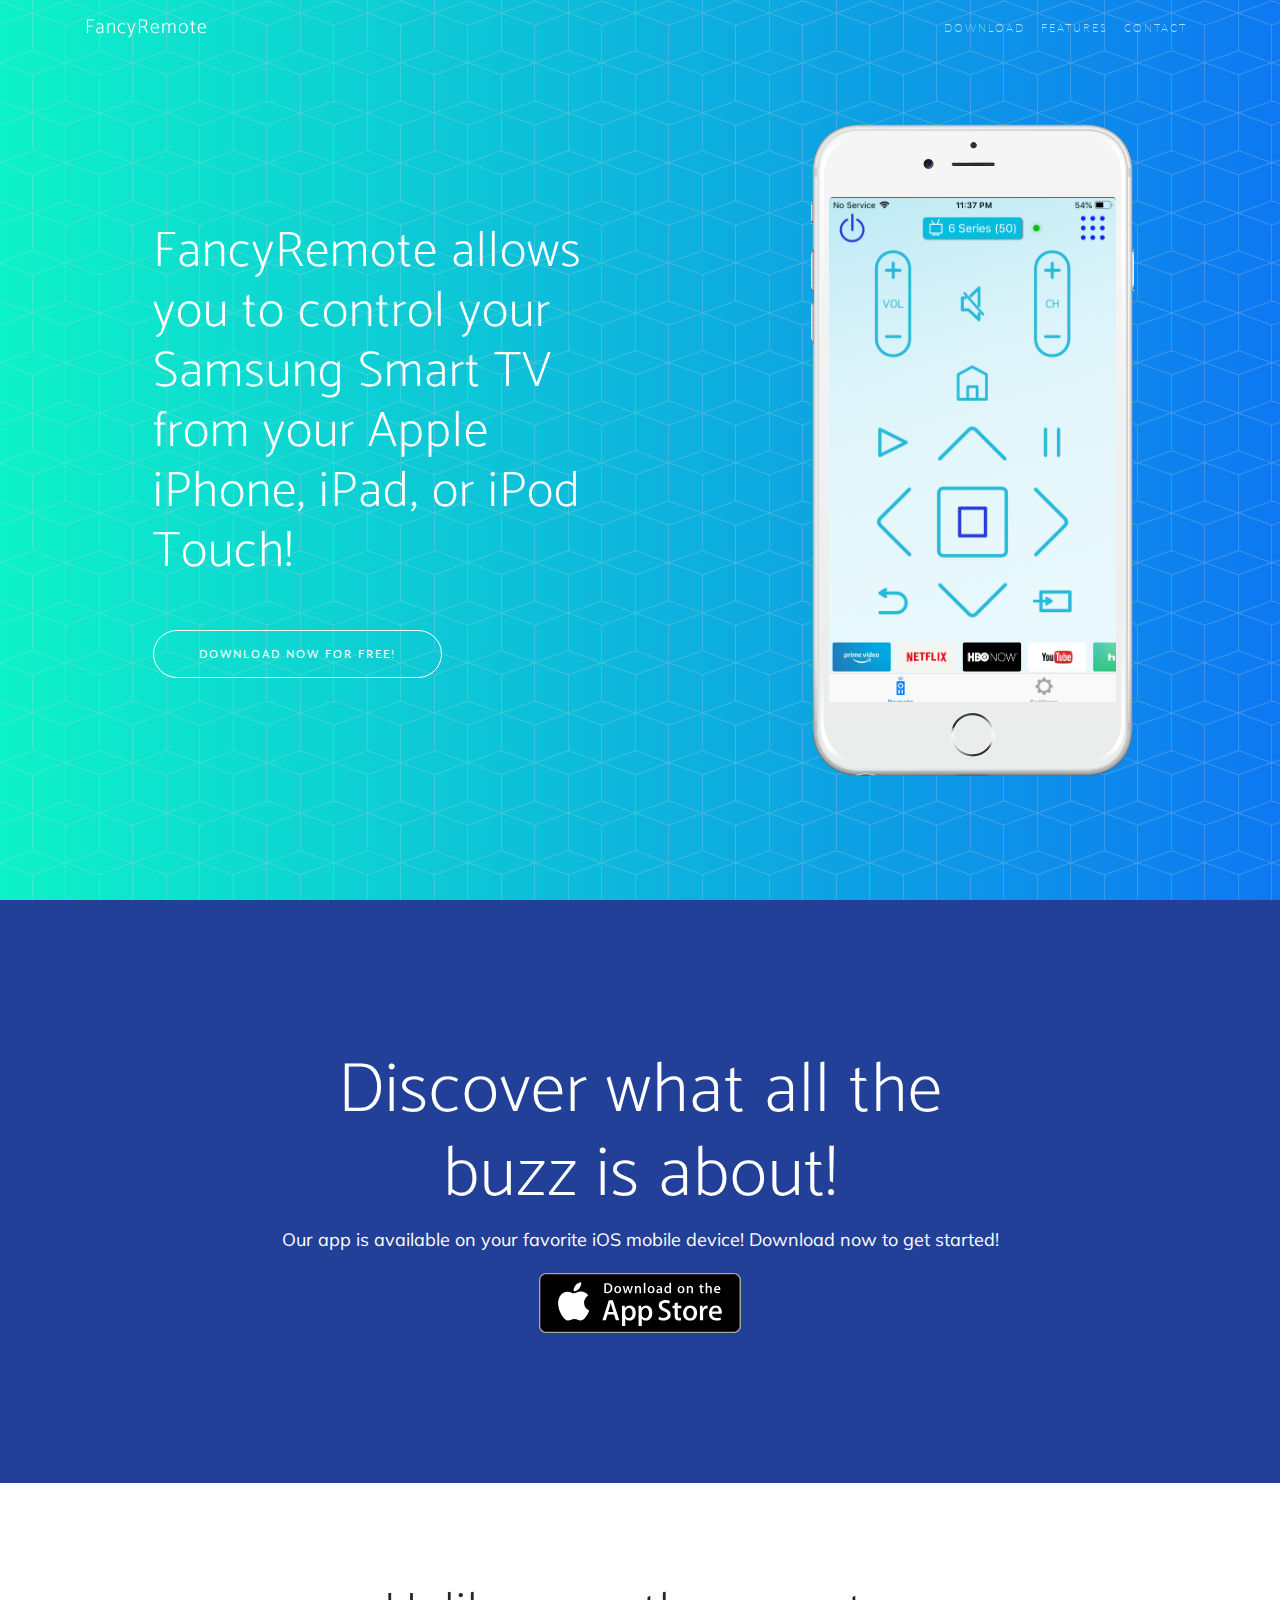
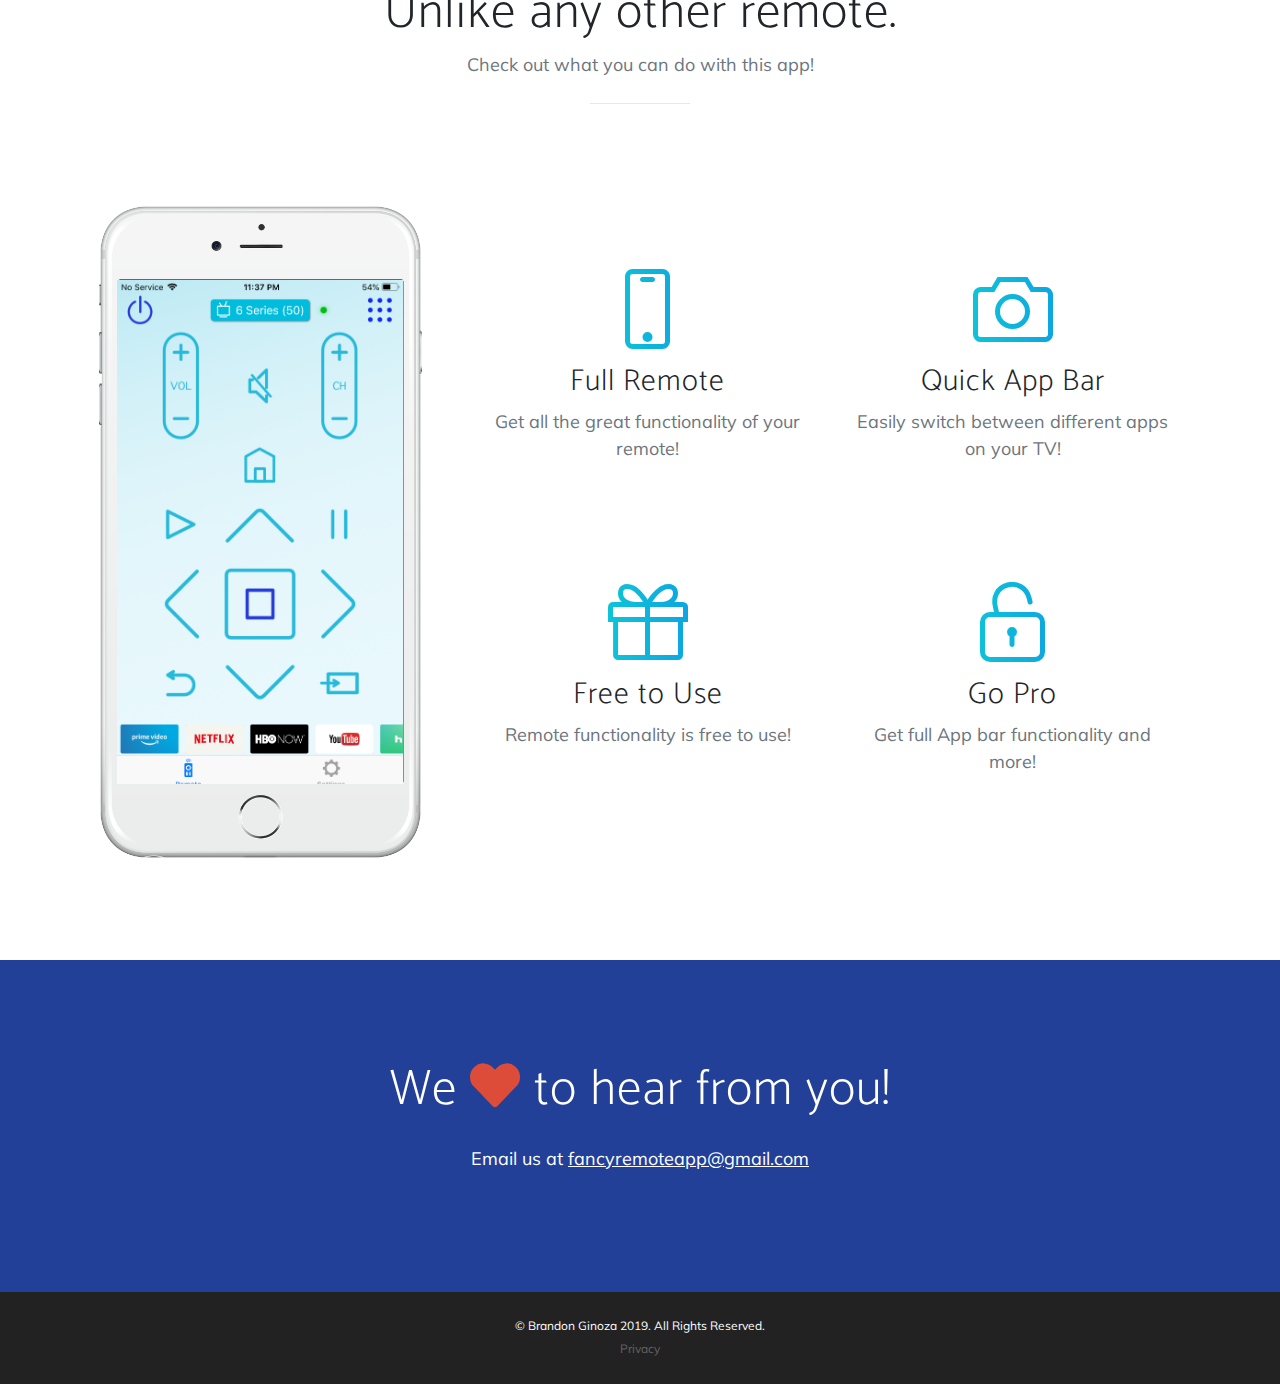
==== index.html @ a13a3f49 "Changed site to bootstrap template site. Still has contact information and privacy policy" ====
<!DOCTYPE html>
<html lang="en">

<head>

  <meta charset="utf-8">
  <meta name="viewport" content="width=device-width, initial-scale=1, shrink-to-fit=no">
  <meta name="description" content="">
  <meta name="author" content="">

  <title>FancyRemote</title>

  <!-- Bootstrap core CSS -->
  <link href="vendor/bootstrap/css/bootstrap.min.css" rel="stylesheet">

  <!-- Custom fonts for this template -->
  <link href="vendor/fontawesome-free/css/all.min.css" rel="stylesheet">
  <link rel="stylesheet" href="vendor/simple-line-icons/css/simple-line-icons.css">
  <link href="https://fonts.googleapis.com/css?family=Lato" rel="stylesheet">
  <link href="https://fonts.googleapis.com/css?family=Catamaran:100,200,300,400,500,600,700,800,900" rel="stylesheet">
  <link href="https://fonts.googleapis.com/css?family=Muli" rel="stylesheet">

  <!-- Plugin CSS -->
  <link rel="stylesheet" href="device-mockups/device-mockups.min.css">

  <!-- Custom styles for this template -->
  <link href="css/new-age.min.css" rel="stylesheet">

</head>

<body id="page-top">

  <!-- Navigation -->
  <nav class="navbar navbar-expand-lg navbar-light fixed-top" id="mainNav">
    <div class="container">
      <a class="navbar-brand js-scroll-trigger" href="#page-top">FancyRemote</a>
      <button class="navbar-toggler navbar-toggler-right" type="button" data-toggle="collapse" data-target="#navbarResponsive" aria-controls="navbarResponsive" aria-expanded="false" aria-label="Toggle navigation">
        Menu
        <i class="fas fa-bars"></i>
      </button>
      <div class="collapse navbar-collapse" id="navbarResponsive">
        <ul class="navbar-nav ml-auto">
          <li class="nav-item">
            <a class="nav-link js-scroll-trigger" href="#download">Download</a>
          </li>
          <li class="nav-item">
            <a class="nav-link js-scroll-trigger" href="#features">Features</a>
          </li>
          <li class="nav-item">
            <a class="nav-link js-scroll-trigger" href="#contact">Contact</a>
          </li>
        </ul>
      </div>
    </div>
  </nav>

  <header class="masthead">
    <div class="container h-100">
      <div class="row h-100">
        <div class="col-lg-7 my-auto">
          <div class="header-content mx-auto">
            <h1 class="mb-5">FancyRemote allows you to control your Samsung Smart TV from your Apple iPhone, iPad, or iPod Touch!</h1>
            <a href="#download" class="btn btn-outline btn-xl js-scroll-trigger">Download Now for Free!</a>
          </div>
        </div>
        <div class="col-lg-5 my-auto">
          <div class="device-container">
            <div class="device-mockup iphone6_plus portrait white">
              <div class="device">
                <div class="screen">
                  <!-- Demo image for screen mockup, you can put an image here, some HTML, an animation, video, or anything else! -->
                  <img src="img/screenshot.png" class="img-fluid" alt="">
                </div>
                <div class="button">
                  <!-- You can hook the "home button" to some JavaScript events or just remove it -->
                </div>
              </div>
            </div>
          </div>
        </div>
      </div>
    </div>
  </header>

  <section class="download bg-primary text-center" id="download">
    <div class="container">
      <div class="row">
        <div class="col-md-8 mx-auto">
          <h2 class="section-heading">Discover what all the buzz is about!</h2>
          <p>Our app is available on your favorite iOS mobile device! Download now to get started!</p>
          <div class="badges">
            <a class="badge-link" href="#"><img src="img/app-store-badge.svg" alt=""></a>
          </div>
        </div>
      </div>
    </div>
  </section>

  <section class="features" id="features">
    <div class="container">
      <div class="section-heading text-center">
        <h2>Unlike any other remote.</h2>
        <p class="text-muted">Check out what you can do with this app!</p>
        <hr>
      </div>
      <div class="row">
        <div class="col-lg-4 my-auto">
          <div class="device-container">
            <div class="device-mockup iphone6_plus portrait white">
              <div class="device">
                <div class="screen">
                  <!-- Demo image for screen mockup, you can put an image here, some HTML, an animation, video, or anything else! -->
                  <img src="img/screenshot.png" class="img-fluid" alt="">
                </div>
                <div class="button">
                  <!-- You can hook the "home button" to some JavaScript events or just remove it -->
                </div>
              </div>
            </div>
          </div>
        </div>
        <div class="col-lg-8 my-auto">
          <div class="container-fluid">
            <div class="row">
              <div class="col-lg-6">
                <div class="feature-item">
                  <i class="icon-screen-smartphone text-primary"></i>
                  <h3>Full Remote</h3>
                  <p class="text-muted">Get all the great functionality of your remote!</p>
                </div>
              </div>
              <div class="col-lg-6">
                <div class="feature-item">
                  <i class="icon-camera text-primary"></i>
                  <h3>Quick App Bar</h3>
                  <p class="text-muted">Easily switch between different apps on your TV!</p>
                </div>
              </div>
            </div>
            <div class="row">
              <div class="col-lg-6">
                <div class="feature-item">
                  <i class="icon-present text-primary"></i>
                  <h3>Free to Use</h3>
                  <p class="text-muted">Remote functionality is free to use!</p>
                </div>
              </div>
              <div class="col-lg-6">
                <div class="feature-item">
                  <i class="icon-lock-open text-primary"></i>
                  <h3>Go Pro</h3>
                  <p class="text-muted">Get full App bar functionality and more!</p>
                </div>
              </div>
            </div>
          </div>
        </div>
      </div>
    </div>
  </section>

  <section class="contact bg-primary" id="contact">
    <div class="container">
      <h2>We
        <i class="fas fa-heart"></i>
        to hear from you!</h2>
        <p>Email us at <u><a href="mailto:fancyremoteapp@gmail.com" style="color:#fff">fancyremoteapp@gmail.com</a></u></p>
    </div>
  </section>

  <footer>
    <div class="container">
      <p>&copy; Brandon Ginoza 2019. All Rights Reserved.</p>
      <ul class="list-inline">
        <li class="list-inline-item">
          <a href="privacypolicy.html">Privacy</a>
        </li>
<!--
        <li class="list-inline-item">
          <a href="#">Terms</a>
        </li>

        <li class="list-inline-item">
          <a href="#">FAQ</a>
        </li>
-->
      </ul>
    </div>
  </footer>

  <!-- Bootstrap core JavaScript -->
  <script src="vendor/jquery/jquery.min.js"></script>
  <script src="vendor/bootstrap/js/bootstrap.bundle.min.js"></script>

  <!-- Plugin JavaScript -->
  <script src="vendor/jquery-easing/jquery.easing.min.js"></script>

  <!-- Custom scripts for this template -->
  <script src="js/new-age.min.js"></script>

</body>

</html>
---- vendor/simple-line-icons/css/simple-line-icons.css ----
@font-face {
  font-family: 'simple-line-icons';
  src: url('../fonts/Simple-Line-Icons.eot?v=2.4.0');
  src: url('../fonts/Simple-Line-Icons.eot?v=2.4.0#iefix') format('embedded-opentype'), url('../fonts/Simple-Line-Icons.woff2?v=2.4.0') format('woff2'), url('../fonts/Simple-Line-Icons.ttf?v=2.4.0') format('truetype'), url('../fonts/Simple-Line-Icons.woff?v=2.4.0') format('woff'), url('../fonts/Simple-Line-Icons.svg?v=2.4.0#simple-line-icons') format('svg');
  font-weight: normal;
  font-style: normal;
}
/*
 Use the following CSS code if you want to have a class per icon.
 Instead of a list of all class selectors, you can use the generic [class*="icon-"] selector, but it's slower:
*/
.icon-user,
.icon-people,
.icon-user-female,
.icon-user-follow,
.icon-user-following,
.icon-user-unfollow,
.icon-login,
.icon-logout,
.icon-emotsmile,
.icon-phone,
.icon-call-end,
.icon-call-in,
.icon-call-out,
.icon-map,
.icon-location-pin,
.icon-direction,
.icon-directions,
.icon-compass,
.icon-layers,
.icon-menu,
.icon-list,
.icon-options-vertical,
.icon-options,
.icon-arrow-down,
.icon-arrow-left,
.icon-arrow-right,
.icon-arrow-up,
.icon-arrow-up-circle,
.icon-arrow-left-circle,
.icon-arrow-right-circle,
.icon-arrow-down-circle,
.icon-check,
.icon-clock,
.icon-plus,
.icon-minus,
.icon-close,
.icon-event,
.icon-exclamation,
.icon-organization,
.icon-trophy,
.icon-screen-smartphone,
.icon-screen-desktop,
.icon-plane,
.icon-notebook,
.icon-mustache,
.icon-mouse,
.icon-magnet,
.icon-energy,
.icon-disc,
.icon-cursor,
.icon-cursor-move,
.icon-crop,
.icon-chemistry,
.icon-speedometer,
.icon-shield,
.icon-screen-tablet,
.icon-magic-wand,
.icon-hourglass,
.icon-graduation,
.icon-ghost,
.icon-game-controller,
.icon-fire,
.icon-eyeglass,
.icon-envelope-open,
.icon-envelope-letter,
.icon-bell,
.icon-badge,
.icon-anchor,
.icon-wallet,
.icon-vector,
.icon-speech,
.icon-puzzle,
.icon-printer,
.icon-present,
.icon-playlist,
.icon-pin,
.icon-picture,
.icon-handbag,
.icon-globe-alt,
.icon-globe,
.icon-folder-alt,
.icon-folder,
.icon-film,
.icon-feed,
.icon-drop,
.icon-drawer,
.icon-docs,
.icon-doc,
.icon-diamond,
.icon-cup,
.icon-calculator,
.icon-bubbles,
.icon-briefcase,
.icon-book-open,
.icon-basket-loaded,
.icon-basket,
.icon-bag,
.icon-action-undo,
.icon-action-redo,
.icon-wrench,
.icon-umbrella,
.icon-trash,
.icon-tag,
.icon-support,
.icon-frame,
.icon-size-fullscreen,
.icon-size-actual,
.icon-shuffle,
.icon-share-alt,
.icon-share,
.icon-rocket,
.icon-question,
.icon-pie-chart,
.icon-pencil,
.icon-note,
.icon-loop,
.icon-home,
.icon-grid,
.icon-graph,
.icon-microphone,
.icon-music-tone-alt,
.icon-music-tone,
.icon-earphones-alt,
.icon-earphones,
.icon-equalizer,
.icon-like,
.icon-dislike,
.icon-control-start,
.icon-control-rewind,
.icon-control-play,
.icon-control-pause,
.icon-control-forward,
.icon-control-end,
.icon-volume-1,
.icon-volume-2,
.icon-volume-off,
.icon-calendar,
.icon-bulb,
.icon-chart,
.icon-ban,
.icon-bubble,
.icon-camrecorder,
.icon-camera,
.icon-cloud-download,
.icon-cloud-upload,
.icon-envelope,
.icon-eye,
.icon-flag,
.icon-heart,
.icon-info,
.icon-key,
.icon-link,
.icon-lock,
.icon-lock-open,
.icon-magnifier,
.icon-magnifier-add,
.icon-magnifier-remove,
.icon-paper-clip,
.icon-paper-plane,
.icon-power,
.icon-refresh,
.icon-reload,
.icon-settings,
.icon-star,
.icon-symbol-female,
.icon-symbol-male,
.icon-target,
.icon-credit-card,
.icon-paypal,
.icon-social-tumblr,
.icon-social-twitter,
.icon-social-facebook,
.icon-social-instagram,
.icon-social-linkedin,
.icon-social-pinterest,
.icon-social-github,
.icon-social-google,
.icon-social-reddit,
.icon-social-skype,
.icon-social-dribbble,
.icon-social-behance,
.icon-social-foursqare,
.icon-social-soundcloud,
.icon-social-spotify,
.icon-social-stumbleupon,
.icon-social-youtube,
.icon-social-dropbox,
.icon-social-vkontakte,
.icon-social-steam {
  font-family: 'simple-line-icons';
  speak: none;
  font-style: normal;
  font-weight: normal;
  font-variant: normal;
  text-transform: none;
  line-height: 1;
  /* Better Font Rendering =========== */
  -webkit-font-smoothing: antialiased;
  -moz-osx-font-smoothing: grayscale;
}
.icon-user:before {
  content: "\e005";
}
.icon-people:before {
  content: "\e001";
}
.icon-user-female:before {
  content: "\e000";
}
.icon-user-follow:before {
  content: "\e002";
}
.icon-user-following:before {
  content: "\e003";
}
.icon-user-unfollow:before {
  content: "\e004";
}
.icon-login:before {
  content: "\e066";
}
.icon-logout:before {
  content: "\e065";
}
.icon-emotsmile:before {
  content: "\e021";
}
.icon-phone:before {
  content: "\e600";
}
.icon-call-end:before {
  content: "\e048";
}
.icon-call-in:before {
  content: "\e047";
}
.icon-call-out:before {
  content: "\e046";
}
.icon-map:before {
  content: "\e033";
}
.icon-location-pin:before {
  content: "\e096";
}
.icon-direction:before {
  content: "\e042";
}
.icon-directions:before {
  content: "\e041";
}
.icon-compass:before {
  content: "\e045";
}
.icon-layers:before {
  content: "\e034";
}
.icon-menu:before {
  content: "\e601";
}
.icon-list:before {
  content: "\e067";
}
.icon-options-vertical:before {
  content: "\e602";
}
.icon-options:before {
  content: "\e603";
}
.icon-arrow-down:before {
  content: "\e604";
}
.icon-arrow-left:before {
  content: "\e605";
}
.icon-arrow-right:before {
  content: "\e606";
}
.icon-arrow-up:before {
  content: "\e607";
}
.icon-arrow-up-circle:before {
  content: "\e078";
}
.icon-arrow-left-circle:before {
  content: "\e07a";
}
.icon-arrow-right-circle:before {
  content: "\e079";
}
.icon-arrow-down-circle:before {
  content: "\e07b";
}
.icon-check:before {
  content: "\e080";
}
.icon-clock:before {
  content: "\e081";
}
.icon-plus:before {
  content: "\e095";
}
.icon-minus:before {
  content: "\e615";
}
.icon-close:before {
  content: "\e082";
}
.icon-event:before {
  content: "\e619";
}
.icon-exclamation:before {
  content: "\e617";
}
.icon-organization:before {
  content: "\e616";
}
.icon-trophy:before {
  content: "\e006";
}
.icon-screen-smartphone:before {
  content: "\e010";
}
.icon-screen-desktop:before {
  content: "\e011";
}
.icon-plane:before {
  content: "\e012";
}
.icon-notebook:before {
  content: "\e013";
}
.icon-mustache:before {
  content: "\e014";
}
.icon-mouse:before {
  content: "\e015";
}
.icon-magnet:before {
  content: "\e016";
}
.icon-energy:before {
  content: "\e020";
}
.icon-disc:before {
  content: "\e022";
}
.icon-cursor:before {
  content: "\e06e";
}
.icon-cursor-move:before {
  content: "\e023";
}
.icon-crop:before {
  content: "\e024";
}
.icon-chemistry:before {
  content: "\e026";
}
.icon-speedometer:before {
  content: "\e007";
}
.icon-shield:before {
  content: "\e00e";
}
.icon-screen-tablet:before {
  content: "\e00f";
}
.icon-magic-wand:before {
  content: "\e017";
}
.icon-hourglass:before {
  content: "\e018";
}
.icon-graduation:before {
  content: "\e019";
}
.icon-ghost:before {
  content: "\e01a";
}
.icon-game-controller:before {
  content: "\e01b";
}
.icon-fire:before {
  content: "\e01c";
}
.icon-eyeglass:before {
  content: "\e01d";
}
.icon-envelope-open:before {
  content: "\e01e";
}
.icon-envelope-letter:before {
  content: "\e01f";
}
.icon-bell:before {
  content: "\e027";
}
.icon-badge:before {
  content: "\e028";
}
.icon-anchor:before {
  content: "\e029";
}
.icon-wallet:before {
  content: "\e02a";
}
.icon-vector:before {
  content: "\e02b";
}
.icon-speech:before {
  content: "\e02c";
}
.icon-puzzle:before {
  content: "\e02d";
}
.icon-printer:before {
  content: "\e02e";
}
.icon-present:before {
  content: "\e02f";
}
.icon-playlist:before {
  content: "\e030";
}
.icon-pin:before {
  content: "\e031";
}
.icon-picture:before {
  content: "\e032";
}
.icon-handbag:before {
  content: "\e035";
}
.icon-globe-alt:before {
  content: "\e036";
}
.icon-globe:before {
  content: "\e037";
}
.icon-folder-alt:before {
  content: "\e039";
}
.icon-folder:before {
  content: "\e089";
}
.icon-film:before {
  content: "\e03a";
}
.icon-feed:before {
  content: "\e03b";
}
.icon-drop:before {
  content: "\e03e";
}
.icon-drawer:before {
  content: "\e03f";
}
.icon-docs:before {
  content: "\e040";
}
.icon-doc:before {
  content: "\e085";
}
.icon-diamond:before {
  content: "\e043";
}
.icon-cup:before {
  content: "\e044";
}
.icon-calculator:before {
  content: "\e049";
}
.icon-bubbles:before {
  content: "\e04a";
}
.icon-briefcase:before {
  content: "\e04b";
}
.icon-book-open:before {
  content: "\e04c";
}
.icon-basket-loaded:before {
  content: "\e04d";
}
.icon-basket:before {
  content: "\e04e";
}
.icon-bag:before {
  content: "\e04f";
}
.icon-action-undo:before {
  content: "\e050";
}
.icon-action-redo:before {
  content: "\e051";
}
.icon-wrench:before {
  content: "\e052";
}
.icon-umbrella:before {
  content: "\e053";
}
.icon-trash:before {
  content: "\e054";
}
.icon-tag:before {
  content: "\e055";
}
.icon-support:before {
  content: "\e056";
}
.icon-frame:before {
  content: "\e038";
}
.icon-size-fullscreen:before {
  content: "\e057";
}
.icon-size-actual:before {
  content: "\e058";
}
.icon-shuffle:before {
  content: "\e059";
}
.icon-share-alt:before {
  content: "\e05a";
}
.icon-share:before {
  content: "\e05b";
}
.icon-rocket:before {
  content: "\e05c";
}
.icon-question:before {
  content: "\e05d";
}
.icon-pie-chart:before {
  content: "\e05e";
}
.icon-pencil:before {
  content: "\e05f";
}
.icon-note:before {
  content: "\e060";
}
.icon-loop:before {
  content: "\e064";
}
.icon-home:before {
  content: "\e069";
}
.icon-grid:before {
  content: "\e06a";
}
.icon-graph:before {
  content: "\e06b";
}
.icon-microphone:before {
  content: "\e063";
}
.icon-music-tone-alt:before {
  content: "\e061";
}
.icon-music-tone:before {
  content: "\e062";
}
.icon-earphones-alt:before {
  content: "\e03c";
}
.icon-earphones:before {
  content: "\e03d";
}
.icon-equalizer:before {
  content: "\e06c";
}
.icon-like:before {
  content: "\e068";
}
.icon-dislike:before {
  content: "\e06d";
}
.icon-control-start:before {
  content: "\e06f";
}
.icon-control-rewind:before {
  content: "\e070";
}
.icon-control-play:before {
  content: "\e071";
}
.icon-control-pause:before {
  content: "\e072";
}
.icon-control-forward:before {
  content: "\e073";
}
.icon-control-end:before {
  content: "\e074";
}
.icon-volume-1:before {
  content: "\e09f";
}
.icon-volume-2:before {
  content: "\e0a0";
}
.icon-volume-off:before {
  content: "\e0a1";
}
.icon-calendar:before {
  content: "\e075";
}
.icon-bulb:before {
  content: "\e076";
}
.icon-chart:before {
  content: "\e077";
}
.icon-ban:before {
  content: "\e07c";
}
.icon-bubble:before {
  content: "\e07d";
}
.icon-camrecorder:before {
  content: "\e07e";
}
.icon-camera:before {
  content: "\e07f";
}
.icon-cloud-download:before {
  content: "\e083";
}
.icon-cloud-upload:before {
  content: "\e084";
}
.icon-envelope:before {
  content: "\e086";
}
.icon-eye:before {
  content: "\e087";
}
.icon-flag:before {
  content: "\e088";
}
.icon-heart:before {
  content: "\e08a";
}
.icon-info:before {
  content: "\e08b";
}
.icon-key:before {
  content: "\e08c";
}
.icon-link:before {
  content: "\e08d";
}
.icon-lock:before {
  content: "\e08e";
}
.icon-lock-open:before {
  content: "\e08f";
}
.icon-magnifier:before {
  content: "\e090";
}
.icon-magnifier-add:before {
  content: "\e091";
}
.icon-magnifier-remove:before {
  content: "\e092";
}
.icon-paper-clip:before {
  content: "\e093";
}
.icon-paper-plane:before {
  content: "\e094";
}
.icon-power:before {
  content: "\e097";
}
.icon-refresh:before {
  content: "\e098";
}
.icon-reload:before {
  content: "\e099";
}
.icon-settings:before {
  content: "\e09a";
}
.icon-star:before {
  content: "\e09b";
}
.icon-symbol-female:before {
  content: "\e09c";
}
.icon-symbol-male:before {
  content: "\e09d";
}
.icon-target:before {
  content: "\e09e";
}
.icon-credit-card:before {
  content: "\e025";
}
.icon-paypal:before {
  content: "\e608";
}
.icon-social-tumblr:before {
  content: "\e00a";
}
.icon-social-twitter:before {
  content: "\e009";
}
.icon-social-facebook:before {
  content: "\e00b";
}
.icon-social-instagram:before {
  content: "\e609";
}
.icon-social-linkedin:before {
  content: "\e60a";
}
.icon-social-pinterest:before {
  content: "\e60b";
}
.icon-social-github:before {
  content: "\e60c";
}
.icon-social-google:before {
  content: "\e60d";
}
.icon-social-reddit:before {
  content: "\e60e";
}
.icon-social-skype:before {
  content: "\e60f";
}
.icon-social-dribbble:before {
  content: "\e00d";
}
.icon-social-behance:before {
  content: "\e610";
}
.icon-social-foursqare:before {
  content: "\e611";
}
.icon-social-soundcloud:before {
  content: "\e612";
}
.icon-social-spotify:before {
  content: "\e613";
}
.icon-social-stumbleupon:before {
  content: "\e614";
}
.icon-social-youtube:before {
  content: "\e008";
}
.icon-social-dropbox:before {
  content: "\e00c";
}
.icon-social-vkontakte:before {
  content: "\e618";
}
.icon-social-steam:before {
  content: "\e620";
}
---- device-mockups/device-mockups.min.css ----
.device-mockup{position:relative;width:100%;padding-bottom:61.775701%}.device-mockup>.device{position:absolute;top:0;bottom:0;left:0;right:0;width:100%;height:100%;background-size:100% 100%;background-repeat:no-repeat;background-image:url(macbook/macbook.png)}.device-mockup>.device>.screen{position:absolute;top:11.0438729%;bottom:14.6747352%;left:13.364486%;right:13.364486%;overflow:hidden}.device-mockup>.device>.button{position:absolute;top:0;left:0;display:none;overflow:hidden;border-radius:100%;-webkit-border-radius:100%;-moz-border-radius:100%;cursor:pointer}.device-mockup.imac{padding-bottom:81.230769%}.device-mockup.imac>.device{background-image:url(imac/imac.png)}.device-mockup.imac>.device>.screen{top:8.20707071%;bottom:31.6919192%;left:6.61538462%;right:6.61538462%}.device-mockup.macbook{padding-bottom:61.775701%}.device-mockup.macbook>.device{background-image:url(macbook/macbook.png)}.device-mockup.macbook>.device>.screen{top:11.0438729%;bottom:14.6747352%;left:13.364486%;right:13.364486%}.device-mockup.macbook_2015{padding-bottom:57.5%}.device-mockup.macbook_2015.grey>.device,.device-mockup.macbook_2015>.device{background-image:url(macbook_2015/grey.png)}.device-mockup.macbook_2015.silver>.device,.device-mockup.macbook_2015>.device{background-image:url(macbook_2015/silver.png)}.device-mockup.macbook_2015.gold>.device,.device-mockup.macbook_2015>.device{background-image:url(macbook_2015/gold.png)}.device-mockup.macbook_2015>.device>.screen{top:7.5%;bottom:10.9%;left:12.46%;right:12.56%}.device-mockup.iphone5,.device-mockup.iphone5.portrait{padding-bottom:210.57%}.device-mockup.iphone5.landscape{padding-bottom:47.49%}.device-mockup.iphone5.black>.device,.device-mockup.iphone5.portrait.black>.device,.device-mockup.iphone5>.device{background-image:url(iphone5/iphone5_port_black.png)}.device-mockup.iphone5.landscape.black>.device,.device-mockup.iphone5.landscape>.device{background-image:url(iphone5/iphone5_land_black.png)}.device-mockup.iphone5.portrait.white>.device,.device-mockup.iphone5.white>.device{background-image:url(iphone5/iphone5_port_white.png)}.device-mockup.iphone5.landscape.white>.device{background-image:url(iphone5/iphone5_land_white.png)}.device-mockup.iphone5.portrait>.device>.screen,.device-mockup.iphone5>.device>.screen{top:14.78%;bottom:13.78%;left:8.77%;right:7.77%}.device-mockup.iphone5.landscape>.device>.screen{top:7.422488%;bottom:8.422488%;left:14.919127%;right:14.019127%}.device-mockup.iphone5.portrait>.device>.button,.device-mockup.iphone5>.device>.button{display:block;top:88.3%;bottom:2.5%;left:40%;right:40%}.device-mockup.iphone5.landscape>.device>.button{display:block;top:40%;bottom:41%;left:88.4%;right:2.3%}.device-mockup.iphone_se,.device-mockup.iphone_se.portrait{padding-bottom:209.83%}.device-mockup.iphone_se.landscape{padding-bottom:47.66%}.device-mockup.iphone_se.black>.device,.device-mockup.iphone_se.portrait.black>.device,.device-mockup.iphone_se>.device{background-image:url(iphone_se/iphone_se_port_black.png)}.device-mockup.iphone_se.landscape.black>.device,.device-mockup.iphone_se.landscape>.device{background-image:url(iphone_se/iphone_se_land_black.png)}.device-mockup.iphone_se.portrait.white>.device,.device-mockup.iphone_se.white>.device{background-image:url(iphone_se/iphone_se_port_white.png)}.device-mockup.iphone_se.landscape.white>.device{background-image:url(iphone_se/iphone_se_land_white.png)}.device-mockup.iphone_se.gold>.device,.device-mockup.iphone_se.portrait.gold>.device{background-image:url(iphone_se/iphone_se_port_gold.png)}.device-mockup.iphone_se.landscape.gold>.device{background-image:url(iphone_se/iphone_se_land_gold.png)}.device-mockup.iphone_se.portrait.rose>.device,.device-mockup.iphone_se.rose>.device{background-image:url(iphone_se/iphone_se_port_rose.png)}.device-mockup.iphone_se.landscape.rose>.device{background-image:url(iphone_se/iphone_se_land_rose.png)}.device-mockup.iphone_se.portrait>.device>.screen,.device-mockup.iphone_se>.device>.screen{top:16.28%;bottom:16.28%;left:11.77%;right:11.77%}.device-mockup.iphone_se.landscape>.device>.screen{top:11.722488%;bottom:11.722488%;left:16.0191273%;right:16.0191273%}.device-mockup.iphone_se.portrait>.device>.button,.device-mockup.iphone_se>.device>.button{display:block;top:86.3%;bottom:5.5%;left:42%;right:42%}.device-mockup.iphone_se.landscape>.device>.button{display:block;top:42%;bottom:42%;left:86.4%;right:5.1%}.device-mockup.iphone6,.device-mockup.iphone6.portrait{padding-bottom:207.19%}.device-mockup.iphone6.landscape{padding-bottom:48.76%}.device-mockup.iphone6.black>.device,.device-mockup.iphone6.portrait.black>.device,.device-mockup.iphone6>.device{background-image:url(iphone_6/iphone_6_port_black.png)}.device-mockup.iphone6.landscape.black>.device,.device-mockup.iphone6.landscape>.device{background-image:url(iphone_6/iphone_6_land_black.png)}.device-mockup.iphone6.portrait.white>.device,.device-mockup.iphone6.white>.device{background-image:url(iphone_6/iphone_6_port_white.png)}.device-mockup.iphone6.landscape.white>.device{background-image:url(iphone_6/iphone_6_land_white.png)}.device-mockup.iphone6.gold>.device,.device-mockup.iphone6.portrait.gold>.device{background-image:url(iphone_6/iphone_6_port_gold.png)}.device-mockup.iphone6.landscape.gold>.device{background-image:url(iphone_6/iphone_6_land_gold.png)}.device-mockup.iphone6.portrait>.device>.screen,.device-mockup.iphone6>.device>.screen{top:12.58%;bottom:12.88%;left:6.77%;right:6.77%}.device-mockup.iphone6.landscape>.device>.screen{top:6.77%;bottom:6.77%;left:12.58%;right:12.88%}.device-mockup.iphone6.portrait>.device>.button,.device-mockup.iphone6>.device>.button{display:block;top:88.6%;bottom:3.2%;left:42%;right:42%}.device-mockup.iphone6.landscape>.device>.button{display:block;top:42%;bottom:42%;left:88.6%;right:3.2%}.device-mockup.iphone6_plus,.device-mockup.iphone6_plus.portrait{padding-bottom:201.76%}.device-mockup.iphone6_plus.landscape{padding-bottom:49.56%}.device-mockup.iphone6_plus.black>.device,.device-mockup.iphone6_plus.portrait.black>.device,.device-mockup.iphone6_plus>.device{background-image:url(iphone_6_plus/iphone_6_plus_black_port.png)}.device-mockup.iphone6_plus.landscape.black>.device,.device-mockup.iphone6_plus.landscape>.device{background-image:url(iphone_6_plus/iphone_6_plus_black_land.png)}.device-mockup.iphone6_plus.portrait.white>.device,.device-mockup.iphone6_plus.white>.device{background-image:url(iphone_6_plus/iphone_6_plus_white_port.png)}.device-mockup.iphone6_plus.landscape.white>.device{background-image:url(iphone_6_plus/iphone_6_plus_white_land.png)}.device-mockup.iphone6_plus.gold>.device,.device-mockup.iphone6_plus.portrait.gold>.device{background-image:url(iphone_6_plus/iphone_6_plus_gold_port.png)}.device-mockup.iphone6_plus.landscape.gold>.device{background-image:url(iphone_6_plus/iphone_6_plus_gold_land.png)}.device-mockup.iphone6_plus.portrait>.device>.screen,.device-mockup.iphone6_plus>.device>.screen{top:11.58%;bottom:11.58%;left:5.97%;right:5.97%}.device-mockup.iphone6_plus.landscape>.device>.screen{top:5.97%;bottom:5.97%;left:11.38%;right:11.58%}.device-mockup.iphone6_plus.portrait>.device>.button,.device-mockup.iphone6_plus>.device>.button{display:block;top:89.9%;bottom:3.2%;left:43%;right:43%}.device-mockup.iphone6_plus.landscape>.device>.button{display:block;top:43%;bottom:43%;left:89.9%;right:3.2%}.device-mockup.ipad,.device-mockup.ipad.portrait{padding-bottom:128.406276%}.device-mockup.ipad.landscape{padding-bottom:79.9086758%}.device-mockup.ipad.black>.device,.device-mockup.ipad.portrait.black>.device,.device-mockup.ipad>.device{background-image:url(ipad/ipad_port_black.png)}.device-mockup.ipad.portrait.white>.device,.device-mockup.ipad.white>.device{background-image:url(ipad/ipad_port_white.png)}.device-mockup.ipad.landscape.black>.device,.device-mockup.ipad.landscape>.device{background-image:url(ipad/ipad_land_black.png)}.device-mockup.ipad.landscape.white>.device{background-image:url(ipad/ipad_land_white.png)}.device-mockup.ipad.portrait>.device>.screen,.device-mockup.ipad>.device>.screen{top:12.025723%;bottom:12.154341%;left:13.45995%;right:13.45995%}.device-mockup.ipad.landscape>.device>.screen{top:13.87755102%;bottom:13.87755102%;left:11.5459883%;right:11.5459883%}.device-mockup.ipad.portrait>.device>.button,.device-mockup.ipad>.device>.button{display:block;top:90.2%;bottom:5.5%;left:47.3%;right:47.3%}.device-mockup.ipad.landscape>.device>.button{display:block;top:47.3%;bottom:47.3%;left:90.8%;right:4.9%}.device-mockup.ipad_air,.device-mockup.ipad_air.portrait{padding-bottom:141.27%}.device-mockup.ipad_air.landscape{padding-bottom:70.79%}.device-mockup.ipad_air.grey>.device,.device-mockup.ipad_air.portrait.grey>.device,.device-mockup.ipad_air>.device{background-image:url(ipad_air/ipad_air_gray_port.png)}.device-mockup.ipad_air.portrait.silver>.device,.device-mockup.ipad_air.silver>.device{background-image:url(ipad_air/ipad_air_silver_port.png)}.device-mockup.ipad_air.landscape.grey>.device,.device-mockup.ipad_air.landscape>.device{background-image:url(ipad_air/ipad_air_gray_land.png)}.device-mockup.ipad_air.landscape.silver>.device{background-image:url(ipad_air/ipad_air_silver_land.png)}.device-mockup.ipad_air.portrait>.device>.screen,.device-mockup.ipad_air>.device>.screen{top:9.025723%;bottom:9.154341%;left:7.45995%;right:6.45995%}.device-mockup.ipad_air.landscape>.device>.screen{top:6.877551%;bottom:6.877551%;left:9.545988%;right:9.545988%}.device-mockup.ipad_air.portrait>.device>.button,.device-mockup.ipad_air>.device>.button{display:block;top:93.2%;bottom:2.5%;left:47.3%;right:47.3%}.device-mockup.ipad_air.landscape>.device>.button{display:block;top:47.3%;bottom:47.3%;left:93.1%;right:2.1%}.device-mockup.ipad_air_2,.device-mockup.ipad_air_2.portrait{padding-bottom:141.38%}.device-mockup.ipad_air_2.landscape{padding-bottom:70.73%}.device-mockup.ipad_air_2.grey>.device,.device-mockup.ipad_air_2.portrait.grey>.device,.device-mockup.ipad_air_2>.device{background-image:url(ipad_air_2/ipad_air_2_gray_port.png)}.device-mockup.ipad_air_2.portrait.silver>.device,.device-mockup.ipad_air_2.silver>.device{background-image:url(ipad_air_2/ipad_air_2_silver_port.png)}.device-mockup.ipad_air_2.gold>.device,.device-mockup.ipad_air_2.portrait.gold>.device{background-image:url(ipad_air_2/ipad_air_2_gold_port.png)}.device-mockup.ipad_air_2.landscape.grey>.device,.device-mockup.ipad_air_2.landscape>.device{background-image:url(ipad_air_2/ipad_air_2_gray_land.png)}.device-mockup.ipad_air_2.landscape.silver>.device{background-image:url(ipad_air_2/ipad_air_2_silver_land.png)}.device-mockup.ipad_air_2.landscape.gold>.device{background-image:url(ipad_air_2/ipad_air_2_gold_land.png)}.device-mockup.ipad_air_2.portrait>.device>.screen,.device-mockup.ipad_air_2>.device>.screen{top:9.025723%;bottom:8.854341%;left:6.15995%;right:6.15995%}.device-mockup.ipad_air_2.landscape>.device>.screen{top:6.277551%;bottom:6.277551%;left:8.545988%;right:8.545988%}.device-mockup.ipad_air_2.portrait>.device>.button,.device-mockup.ipad_air_2>.device>.button{display:block;top:93.2%;bottom:2.1%;left:46.3%;right:46.5%}.device-mockup.ipad_air_2.landscape>.device>.button{display:block;top:46.5%;bottom:46.8%;left:93.5%;right:1.9%}.device-mockup.ipad_pro,.device-mockup.ipad_pro.portrait{padding-bottom:138.63%}.device-mockup.ipad_pro.landscape{padding-bottom:72.14%}.device-mockup.ipad_pro.grey>.device,.device-mockup.ipad_pro.portrait.grey>.device,.device-mockup.ipad_pro>.device{background-image:url(ipad_pro/ipad_pro_port_black.png)}.device-mockup.ipad_pro.portrait.silver>.device,.device-mockup.ipad_pro.silver>.device{background-image:url(ipad_pro/ipad_pro_port_silver.png)}.device-mockup.ipad_pro.gold>.device,.device-mockup.ipad_pro.portrait.gold>.device{background-image:url(ipad_pro/ipad_pro_port_gold.png)}.device-mockup.ipad_pro.landscape.grey>.device,.device-mockup.ipad_pro.landscape>.device{background-image:url(ipad_pro/ipad_pro_land_black.png)}.device-mockup.ipad_pro.landscape.silver>.device{background-image:url(ipad_pro/ipad_pro_land_silver.png)}.device-mockup.ipad_pro.landscape.gold>.device{background-image:url(ipad_pro/ipad_pro_land_gold.png)}.device-mockup.ipad_pro.portrait>.device>.screen,.device-mockup.ipad_pro>.device>.screen{top:7.025723%;bottom:6.854341%;left:5.15995%;right:5.15995%}.device-mockup.ipad_pro.landscape>.device>.screen{top:5.177551%;bottom:5.177551%;left:6.945988%;right:6.945988%}.device-mockup.ipad_pro.portrait>.device>.button,.device-mockup.ipad_pro>.device>.button{display:block;top:94.9%;bottom:1.5%;left:47.3%;right:47.1%}.device-mockup.ipad_pro.landscape>.device>.button{display:block;top:47.5%;bottom:47.5%;left:94.8%;right:1.5%}.device-mockup.galaxy_s3,.device-mockup.galaxy_s3.portrait{padding-bottom:178.787879%}.device-mockup.galaxy_s3.landscape{padding-bottom:55.9322034%}.device-mockup.galaxy_s3.black>.device,.device-mockup.galaxy_s3.portrait.black>.device,.device-mockup.galaxy_s3>.device{background-image:url(galaxy_s3/s3_port_black.png)}.device-mockup.galaxy_s3.landscape.black>.device,.device-mockup.galaxy_s3.landscape>.device{background-image:url(galaxy_s3/s3_land_black.png)}.device-mockup.galaxy_s3.portrait.white>.device,.device-mockup.galaxy_s3.white>.device{background-image:url(galaxy_s3/s3_port_white.png)}.device-mockup.galaxy_s3.landscape.white>.device{background-image:url(galaxy_s3/s3_land_white.png)}.device-mockup.galaxy_s3.portrait>.device>.screen,.device-mockup.galaxy_s3>.device>.screen{top:12.3728814%;bottom:15.5367232%;left:13.8383838%;right:13.8383838%}.device-mockup.galaxy_s3.landscape>.device>.screen{top:13.8383838%;bottom:13.8383838%;left:12.3728814%;right:15.5367232%}.device-mockup.galaxy_s5,.device-mockup.galaxy_s5.portrait{padding-bottom:194.188862%}.device-mockup.galaxy_s5.landscape{padding-bottom:51.496259%}.device-mockup.galaxy_s5.black>.device,.device-mockup.galaxy_s5.portrait.black>.device,.device-mockup.galaxy_s5>.device{background-image:url(galaxy_s5/galaxy_s5_port_black.png)}.device-mockup.galaxy_s5.landscape.black>.device,.device-mockup.galaxy_s5.landscape>.device{background-image:url(galaxy_s5/galaxy_s5_land_black.png)}.device-mockup.galaxy_s5.portrait.white>.device,.device-mockup.galaxy_s5.white>.device{background-image:url(galaxy_s5/galaxy_s5_port_white.png)}.device-mockup.galaxy_s5.landscape.white>.device{background-image:url(galaxy_s5/galaxy_s5_land_white.png)}.device-mockup.galaxy_s5.portrait>.device>.screen,.device-mockup.galaxy_s5>.device>.screen{top:10.2%;bottom:10.1%;left:6.3%;right:6.4%}.device-mockup.galaxy_s5.landscape>.device>.screen{top:6.6%;bottom:6.2%;left:10.15%;right:10%}.device-mockup.galaxy_tab4,.device-mockup.galaxy_tab4.landscape{padding-bottom:72.689464%}.device-mockup.galaxy_tab4.black>.device,.device-mockup.galaxy_tab4.landscape.black>.device,.device-mockup.galaxy_tab4>.device{background-image:url(galaxy_tab4/galaxy_tab4_land_black.png)}.device-mockup.galaxy_tab4.landscape.white>.device,.device-mockup.galaxy_tab4.white>.device{background-image:url(galaxy_tab4/galaxy_tab4_land_white.png)}.device-mockup.galaxy_tab4.landscape>.device>.screen,.device-mockup.galaxy_tab4>.device>.screen{top:11.5%;bottom:11.5%;left:5.4%;right:5.2%}.device-mockup.lumia920,.device-mockup.lumia920.portrait{padding-bottom:172.796353%}.device-mockup.lumia920.landscape{padding-bottom:56.3330381%}.device-mockup.lumia920.portrait>.device,.device-mockup.lumia920>.device{background-image:url(lumia920/lumia920_port.png)}.device-mockup.lumia920.landscape>.device{background-image:url(lumia920/lumia920_land.png)}.device-mockup.lumia920.portrait>.device>.screen,.device-mockup.lumia920>.device>.screen{top:10.6420405%;bottom:18.9973615%;left:13.5258359%;right:13.5258359%}.device-mockup.lumia920.landscape>.device>.screen{top:12.2641509%;bottom:12.2641509%;left:10.5403012%;right:18.6005314%}.device-mockup.nexus7,.device-mockup.nexus7.portrait{padding-bottom:156.521739%}.device-mockup.nexus7.landscape{padding-bottom:63.6678201%}.device-mockup.nexus7.portrait>.device,.device-mockup.nexus7>.device{background-image:url(nexus7/nexus7_port.png)}.device-mockup.nexus7.landscape>.device{background-image:url(nexus7/nexus7_land.png)}.device-mockup.nexus7.portrait>.device>.screen,.device-mockup.nexus7>.device>.screen{top:13.1365741%;bottom:12.7893519%;left:13.7681159%;right:13.7681159%}.device-mockup.nexus7.landscape>.device>.screen{top:13.7681159%;bottom:13.7681159%;left:13.0911188%;right:13.0911188%}.device-mockup.surface,.device-mockup.surface.landscape{padding-bottom:64.7584973%}.device-mockup.surface.landscape>.device,.device-mockup.surface>.device{background-image:url(surface/surface.png)}.device-mockup.surface.landscape>.device>.screen,.device-mockup.surface>.device>.screen{top:14.5488029%;bottom:14.9171271%;left:9.36195587%;right:9.36195587%}.device-mockup.samsung_tv,.device-mockup.samsung_tv.landscape{padding-bottom:64.68%}.device-mockup.samsung_tv.landscape>.device,.device-mockup.samsung_tv>.device{background-image:url(samsung_tv/samsung_tv.png)}.device-mockup.samsung_tv.landscape>.device>.screen,.device-mockup.samsung_tv>.device>.screen{top:2.148803%;bottom:12.817127%;left:1.261956%;right:1.361956%}
---- css/new-age.min.css ----
/*!
 * Start Bootstrap - New Age v5.0.7 (https://startbootstrap.com/template-overviews/new-age)
 * Copyright 2013-2019 Start Bootstrap
 * Licensed under MIT (https://github.com/BlackrockDigital/startbootstrap-new-age/blob/master/LICENSE)
 */body,html{width:100%;height:100%}body{font-family:Muli,Helvetica,Arial,sans-serif}a{color:#234099;transition:all .35s}a:focus,a:hover{color:#234099}hr{max-width:100px;margin:25px auto 0;border-width:1px;border-color:rgba(34,34,34,.1)}hr.light{border-color:#fff}h1,h2,h3,h4,h5,h6{font-family:Catamaran,Helvetica,Arial,sans-serif;font-weight:200;letter-spacing:1px}p{font-size:18px;line-height:1.5;margin-bottom:20px}section{padding:100px 0}section h2{font-size:50px}#mainNav{border-color:rgba(34,34,34,.05);background-color:#fff;transition:all .35s;font-family:Catamaran,Helvetica,Arial,sans-serif;font-weight:200;letter-spacing:1px}#mainNav .navbar-brand{color:#fff;font-family:Catamaran,Helvetica,Arial,sans-serif;font-weight:200;letter-spacing:1px}#mainNav .navbar-brand:focus,#mainNav .navbar-brand:hover{color:#234099}#mainNav .navbar-toggler{font-size:12px;padding:8px 10px;color:#222}#mainNav .navbar-nav>li>a{font-size:11px;font-family:Lato,Helvetica,Arial,sans-serif;letter-spacing:2px;text-transform:uppercase}#mainNav .navbar-nav>li>a.active{color:#234099!important;background-color:transparent}#mainNav .navbar-nav>li>a.active:hover{background-color:transparent}#mainNav .navbar-nav>li>a,#mainNav .navbar-nav>li>a:focus{color:#222}#mainNav .navbar-nav>li>a:focus:hover,#mainNav .navbar-nav>li>a:hover{color:#234099}@media (min-width:992px){#mainNav{border-color:transparent;background-color:transparent}#mainNav .navbar-brand{color:fade(white,70%)}#mainNav .navbar-brand:focus,#mainNav .navbar-brand:hover{color:#fff}#mainNav .navbar-nav>li>a,#mainNav .navbar-nav>li>a:focus{color:rgba(255,255,255,.7)}#mainNav .navbar-nav>li>a:focus:hover,#mainNav .navbar-nav>li>a:hover{color:#fff}#mainNav.navbar-shrink{border-color:rgba(34,34,34,.1);background-color:#fff}#mainNav.navbar-shrink .navbar-brand{color:#222}#mainNav.navbar-shrink .navbar-brand:focus,#mainNav.navbar-shrink .navbar-brand:hover{color:#234099}#mainNav.navbar-shrink .navbar-nav>li>a,#mainNav.navbar-shrink .navbar-nav>li>a:focus{color:#222}#mainNav.navbar-shrink .navbar-nav>li>a:focus:hover,#mainNav.navbar-shrink .navbar-nav>li>a:hover{color:#234099}}header.masthead{position:relative;width:100%;padding-top:150px;padding-bottom:100px;color:#fff;background:url(../img/bg-pattern.png),#7b4397;background:url(../img/bg-pattern.png),linear-gradient(to left,#0d78f2,#0df2c8)}header.masthead .header-content{max-width:500px;margin-bottom:100px;text-align:center}header.masthead .header-content h1{font-size:30px}header.masthead .device-container{max-width:325px;margin-right:auto;margin-left:auto}header.masthead .device-container .screen img{border-radius:3px}@media (min-width:992px){header.masthead{height:100vh;min-height:775px;padding-top:0;padding-bottom:0}header.masthead .header-content{margin-bottom:0;text-align:left}header.masthead .header-content h1{font-size:50px}header.masthead .device-container{max-width:325px}}section.download{position:relative;padding:150px 0}section.download h2{font-size:50px;margin-top:0}section.download .badges .badge-link{display:block;margin-bottom:25px}section.download .badges .badge-link:last-child{margin-bottom:0}section.download .badges .badge-link img{height:60px}@media (min-width:768px){section.download .badges .badge-link{display:inline-block;margin-bottom:0}}@media (min-width:768px){section.download h2{font-size:70px;color:#fff} p{color:#fff}}section.features .section-heading{margin-bottom:100px}section.features .section-heading h2{margin-top:0}section.features .section-heading p{margin-bottom:0}section.features .device-container,section.features .feature-item{max-width:325px;margin:0 auto}section.features .device-container{margin-bottom:100px}@media (min-width:992px){section.features .device-container{margin-bottom:0}}section.features .feature-item{padding-top:50px;padding-bottom:50px;text-align:center}section.features .feature-item h3{font-size:30px}section.features .feature-item i{font-size:80px;display:block;margin-bottom:15px;background:linear-gradient(to left,#0d78f2,#0df2c8);-webkit-background-clip:text;-webkit-text-fill-color:transparent}section.cta{position:relative;padding:250px 0;background-image:url(../img/bg-cta.jpg);background-position:center;background-size:cover}section.cta .cta-content{position:relative;z-index:1}section.cta .cta-content h2{font-size:50px;max-width:450px;margin-top:0;margin-bottom:25px;color:#fff}@media (min-width:768px){section.cta .cta-content h2{font-size:80px}}section.cta .overlay{position:absolute;top:0;left:0;width:100%;height:100%;background-color:rgba(0,0,0,.5)}section.contact{text-align:center}section.contact h2{margin-top:0;margin-bottom:25px}section.contact h2{color:#fff} i{color:#dd4b39}section.contact ul.list-social{margin-bottom:0}section.contact ul.list-social li a{font-size:40px;line-height:80px;display:block;width:80px;height:80px;color:#fff;border-radius:100%}section.contact ul.list-social li.social-twitter a{background-color:#1da1f2}section.contact ul.list-social li.social-twitter a:hover{background-color:#0d95e8}section.contact ul.list-social li.social-facebook a{background-color:#3b5998}section.contact ul.list-social li.social-facebook a:hover{background-color:#344e86}section.contact ul.list-social li.social-google-plus a{background-color:#234099}section.contact ul.list-social li.social-google-plus a:hover{background-color:#d73925}footer{padding:25px 0;text-align:center;color:rgba(255,255,255,.3);background-color:#222}footer p{font-size:12px;margin:0}footer ul{margin-bottom:0}footer ul li a{font-size:12px;color:rgba(255,255,255,.3)}footer ul li a.active,footer ul li a:active,footer ul li a:focus,footer ul li a:hover{text-decoration:none}.bg-primary{background:#234099;background:linear-gradient(#234099,#234099)}.text-primary{color:#fff}.no-gutter>[class*=col-]{padding-right:0;padding-left:0}.btn-outline{color:#fff;border:1px solid;border-color:#fff}.btn-outline.active,.btn-outline:active,.btn-outline:focus,.btn-outline:hover{color:#fff;border-color:#234099;background-color:#234099}.btn{border-radius:300px;font-family:Lato,Helvetica,Arial,sans-serif;letter-spacing:2px;text-transform:uppercase}.btn-xl{font-size:11px;padding:15px 45px}
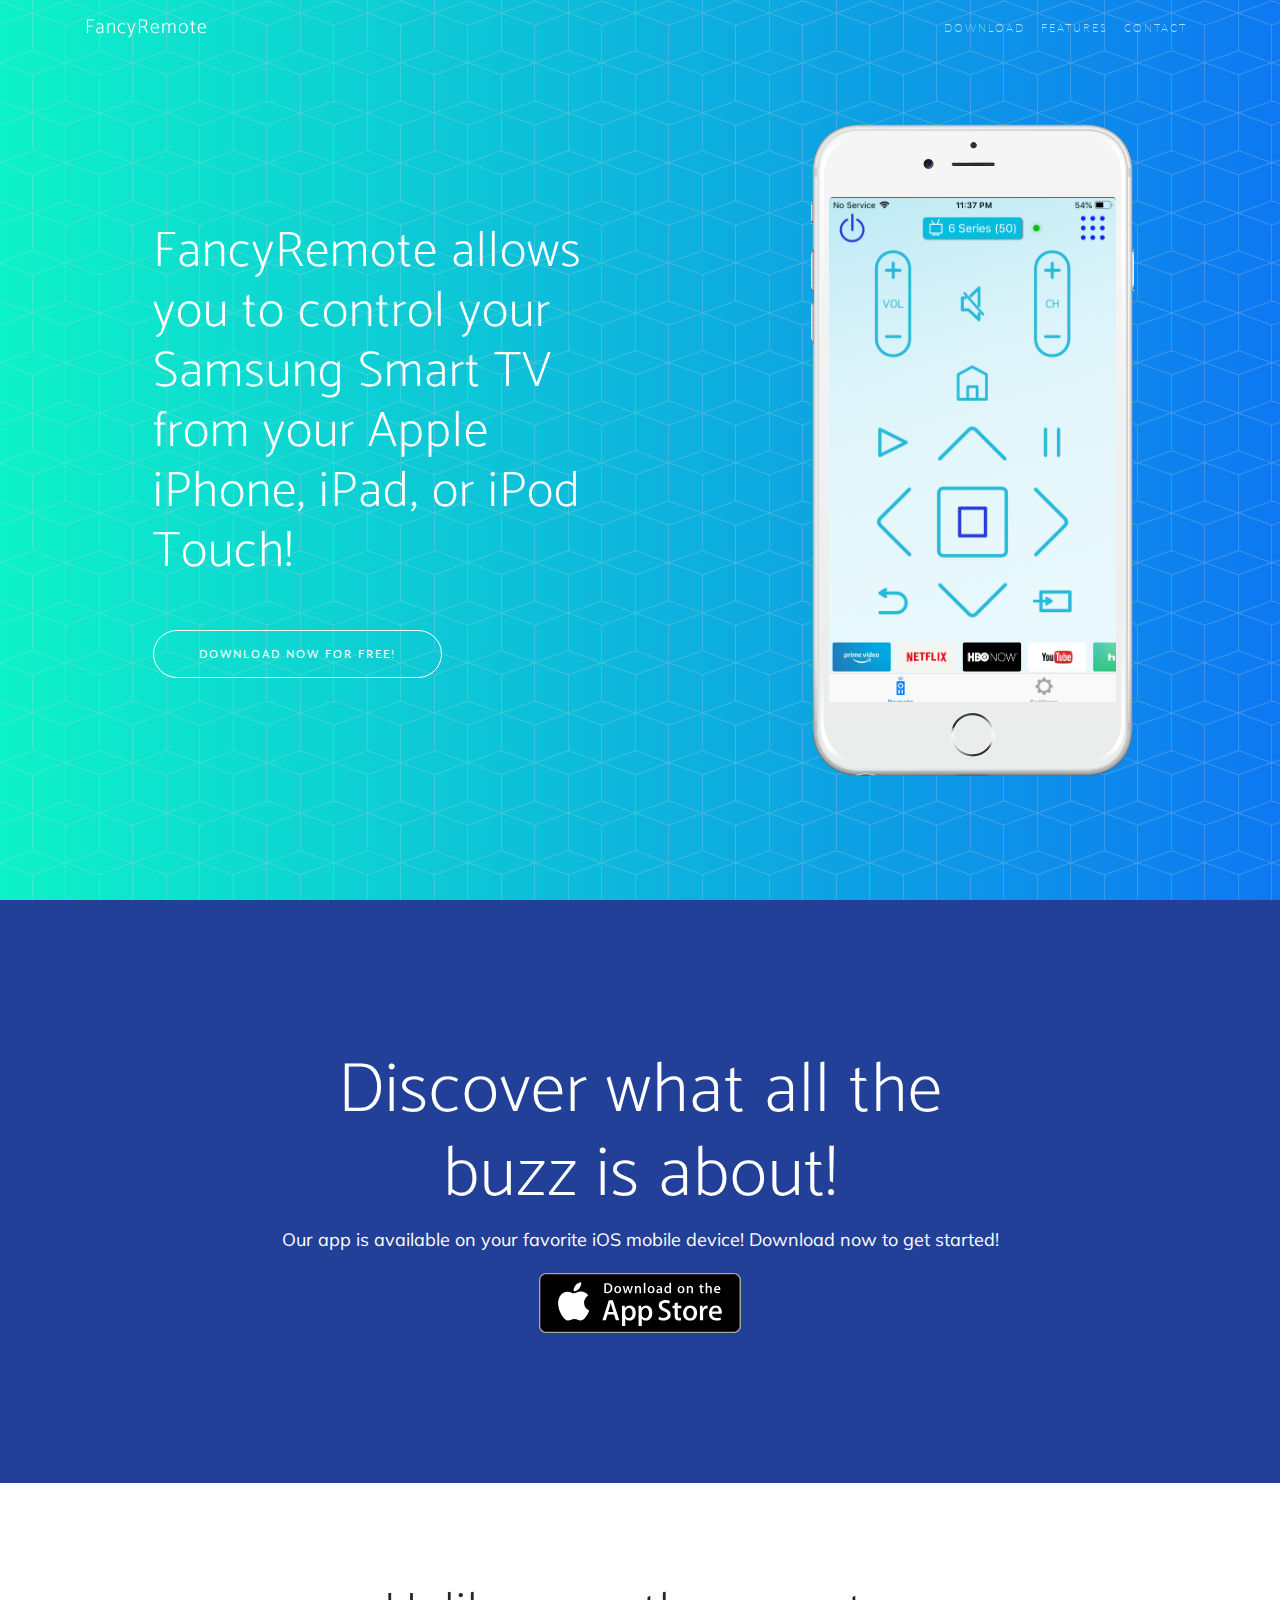
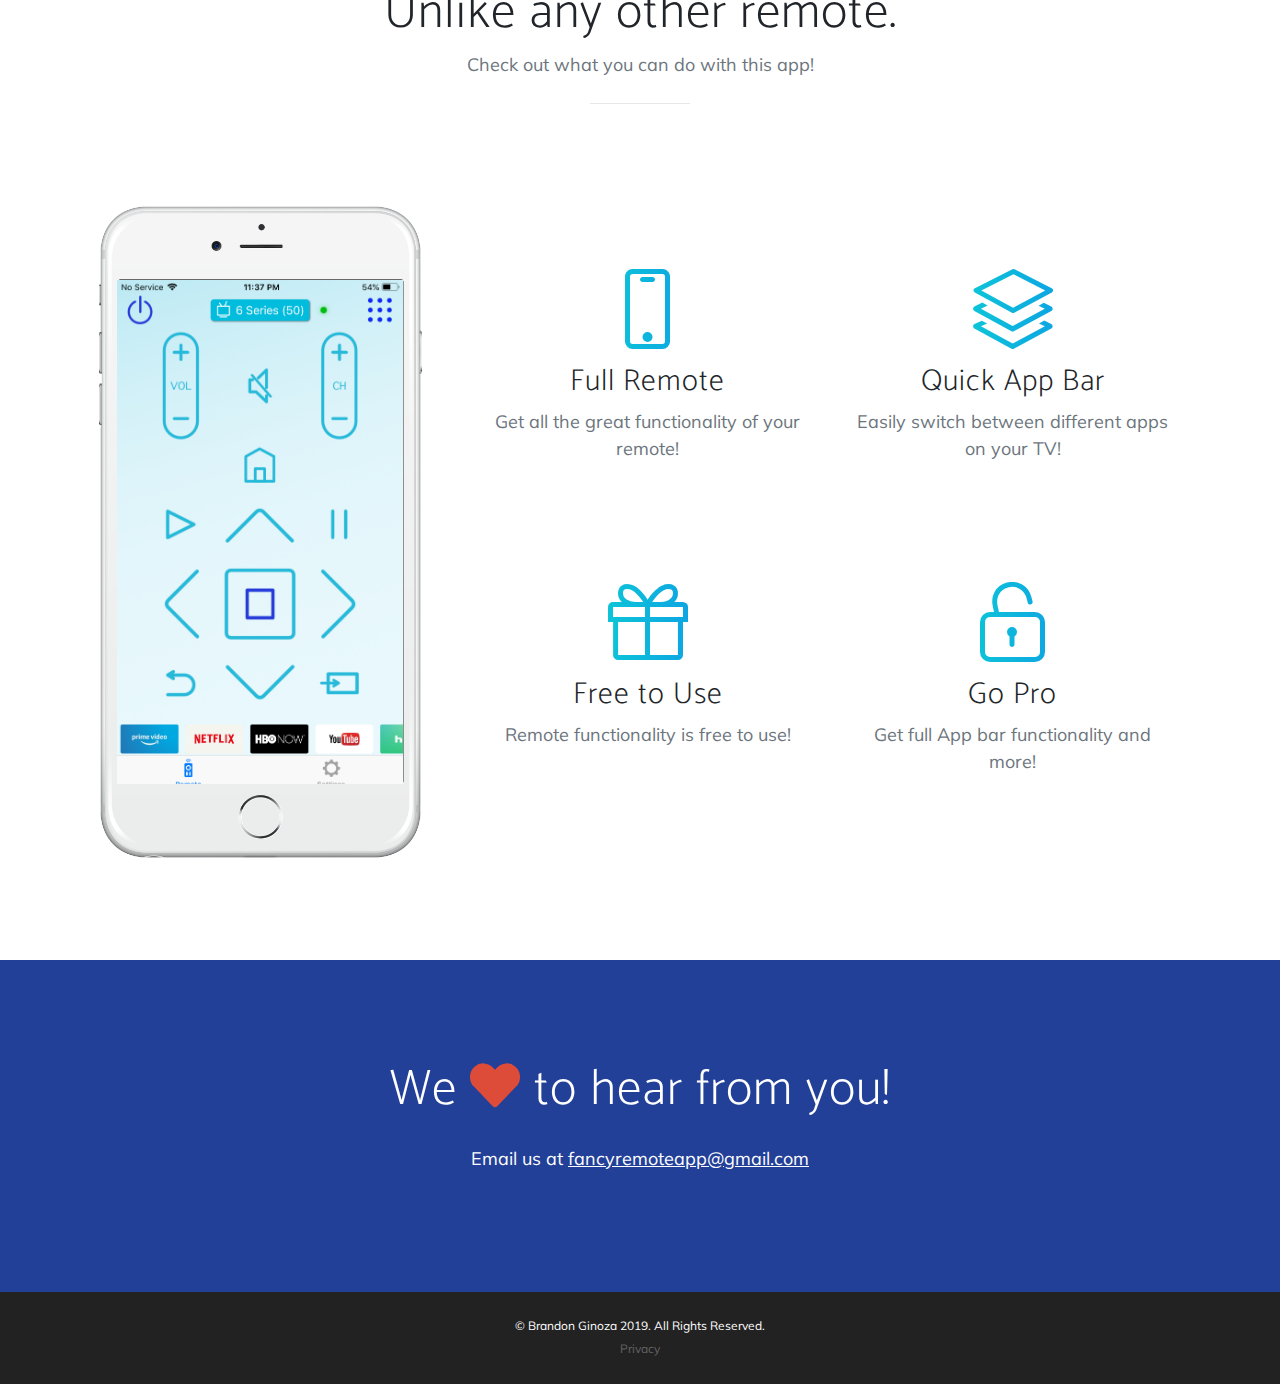
==== commit 6eb3d185: "Changed feature section app bar information picture from camera to layers icon" ====
--- a/index.html
+++ b/index.html
@@ -86,8 +86,8 @@
     <div class="container">
       <div class="row">
         <div class="col-md-8 mx-auto">
-          <h2 class="section-heading">Discover what all the buzz is about!</h2>
-          <p>Our app is available on your favorite iOS mobile device! Download now to get started!</p>
+          <h2 class="section-heading" style="color: #fff">Discover what all the buzz is about!</h2>
+          <p style="color: #fff">Our app is available on your favorite iOS mobile device! Download now to get started!</p>
           <div class="badges">
             <a class="badge-link" href="#"><img src="img/app-store-badge.svg" alt=""></a>
           </div>
@@ -131,7 +131,7 @@
               </div>
               <div class="col-lg-6">
                 <div class="feature-item">
-                  <i class="icon-camera text-primary"></i>
+                  <i class="icon-layers text-primary"></i>
                   <h3>Quick App Bar</h3>
                   <p class="text-muted">Easily switch between different apps on your TV!</p>
                 </div>
@@ -164,7 +164,7 @@
       <h2>We
         <i class="fas fa-heart"></i>
         to hear from you!</h2>
-        <p>Email us at <u><a href="mailto:fancyremoteapp@gmail.com" style="color:#fff">fancyremoteapp@gmail.com</a></u></p>
+        <p style="color:#fff">Email us at <u><a href="mailto:fancyremoteapp@gmail.com" style="color:#fff">fancyremoteapp@gmail.com</a></u></p>
     </div>
   </section>
 
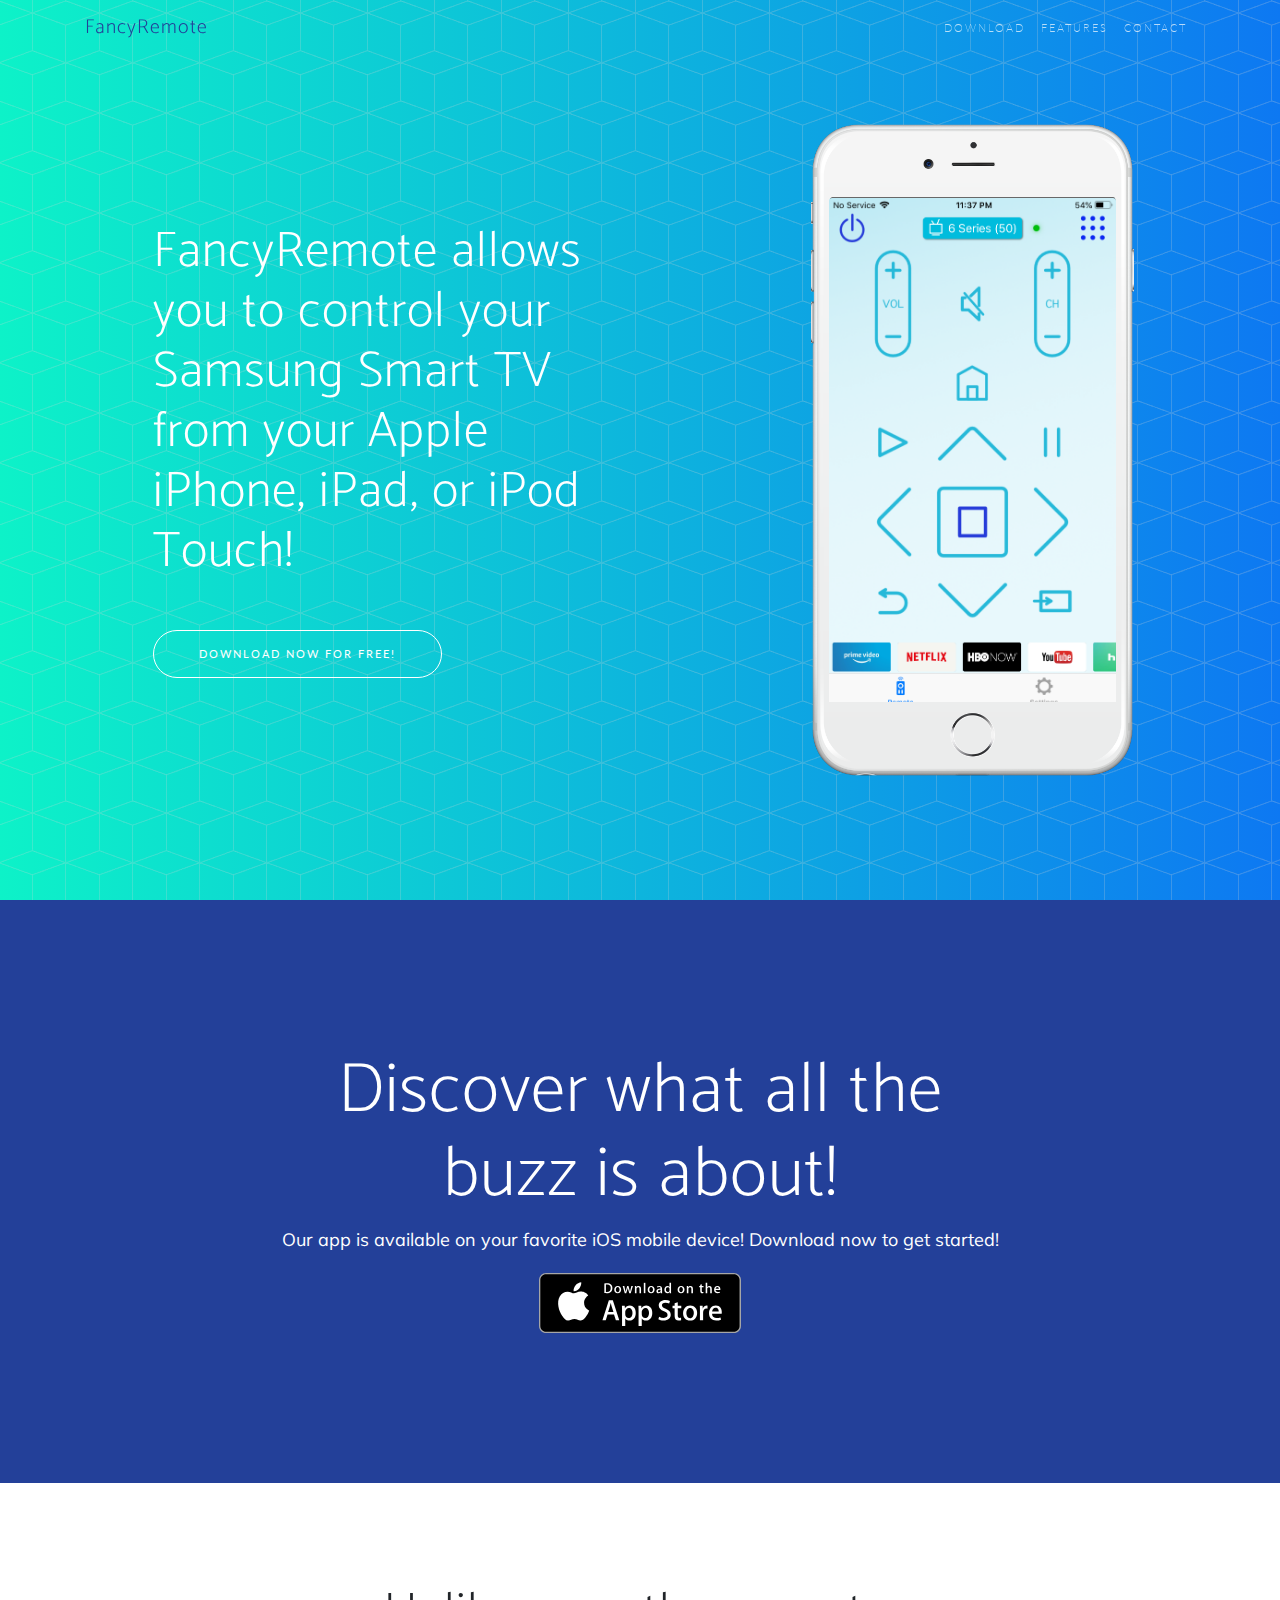
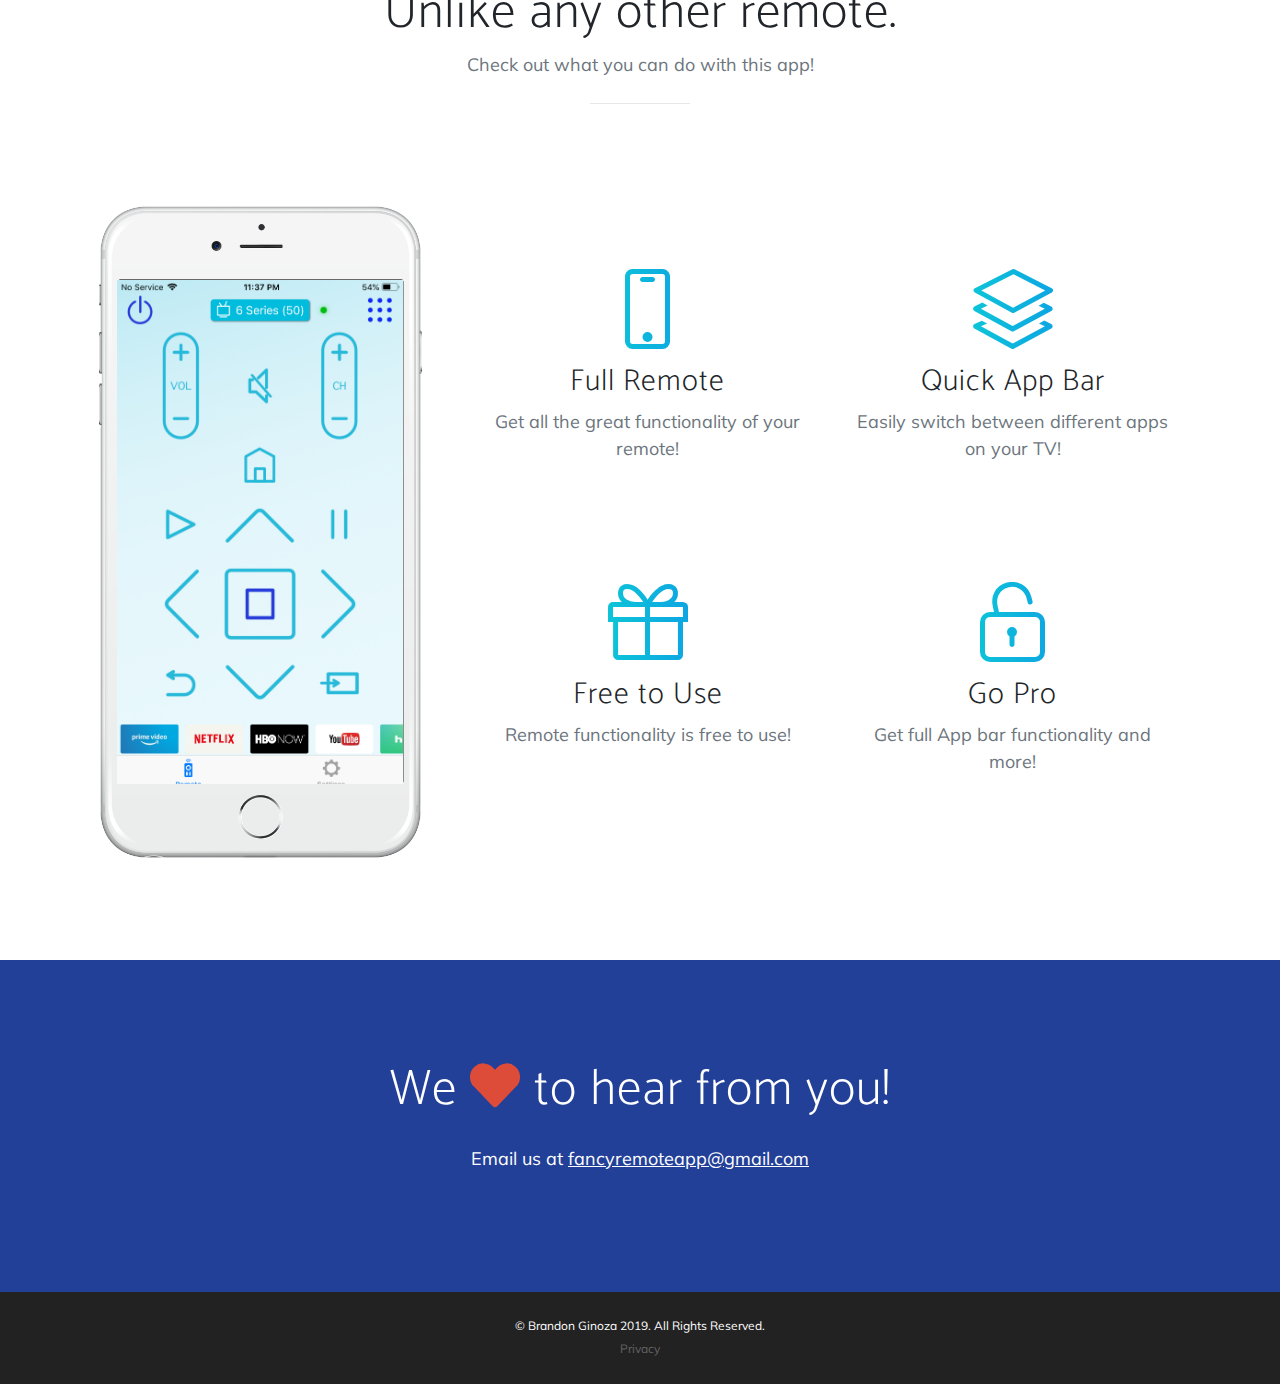
==== commit 36074c0c: "Played with navbar colors to work with the most scenarios. Made brand name dark blue. Doesn't show u" ====
--- a/index.html
+++ b/index.html
@@ -36,7 +36,7 @@
       <a class="navbar-brand js-scroll-trigger" href="#page-top">FancyRemote</a>
       <button class="navbar-toggler navbar-toggler-right" type="button" data-toggle="collapse" data-target="#navbarResponsive" aria-controls="navbarResponsive" aria-expanded="false" aria-label="Toggle navigation">
         Menu
-        <i class="fas fa-bars"></i>
+        <i class="fas fa-bars" style="color: #234099"></i>
       </button>
       <div class="collapse navbar-collapse" id="navbarResponsive">
         <ul class="navbar-nav ml-auto">
--- a/css/new-age.min.css
+++ b/css/new-age.min.css
@@ -2,4 +2,4 @@
  * Start Bootstrap - New Age v5.0.7 (https://startbootstrap.com/template-overviews/new-age)
  * Copyright 2013-2019 Start Bootstrap
  * Licensed under MIT (https://github.com/BlackrockDigital/startbootstrap-new-age/blob/master/LICENSE)
- */body,html{width:100%;height:100%}body{font-family:Muli,Helvetica,Arial,sans-serif}a{color:#234099;transition:all .35s}a:focus,a:hover{color:#234099}hr{max-width:100px;margin:25px auto 0;border-width:1px;border-color:rgba(34,34,34,.1)}hr.light{border-color:#fff}h1,h2,h3,h4,h5,h6{font-family:Catamaran,Helvetica,Arial,sans-serif;font-weight:200;letter-spacing:1px}p{font-size:18px;line-height:1.5;margin-bottom:20px}section{padding:100px 0}section h2{font-size:50px}#mainNav{border-color:rgba(34,34,34,.05);background-color:#fff;transition:all .35s;font-family:Catamaran,Helvetica,Arial,sans-serif;font-weight:200;letter-spacing:1px}#mainNav .navbar-brand{color:#fff;font-family:Catamaran,Helvetica,Arial,sans-serif;font-weight:200;letter-spacing:1px}#mainNav .navbar-brand:focus,#mainNav .navbar-brand:hover{color:#234099}#mainNav .navbar-toggler{font-size:12px;padding:8px 10px;color:#222}#mainNav .navbar-nav>li>a{font-size:11px;font-family:Lato,Helvetica,Arial,sans-serif;letter-spacing:2px;text-transform:uppercase}#mainNav .navbar-nav>li>a.active{color:#234099!important;background-color:transparent}#mainNav .navbar-nav>li>a.active:hover{background-color:transparent}#mainNav .navbar-nav>li>a,#mainNav .navbar-nav>li>a:focus{color:#222}#mainNav .navbar-nav>li>a:focus:hover,#mainNav .navbar-nav>li>a:hover{color:#234099}@media (min-width:992px){#mainNav{border-color:transparent;background-color:transparent}#mainNav .navbar-brand{color:fade(white,70%)}#mainNav .navbar-brand:focus,#mainNav .navbar-brand:hover{color:#fff}#mainNav .navbar-nav>li>a,#mainNav .navbar-nav>li>a:focus{color:rgba(255,255,255,.7)}#mainNav .navbar-nav>li>a:focus:hover,#mainNav .navbar-nav>li>a:hover{color:#fff}#mainNav.navbar-shrink{border-color:rgba(34,34,34,.1);background-color:#fff}#mainNav.navbar-shrink .navbar-brand{color:#222}#mainNav.navbar-shrink .navbar-brand:focus,#mainNav.navbar-shrink .navbar-brand:hover{color:#234099}#mainNav.navbar-shrink .navbar-nav>li>a,#mainNav.navbar-shrink .navbar-nav>li>a:focus{color:#222}#mainNav.navbar-shrink .navbar-nav>li>a:focus:hover,#mainNav.navbar-shrink .navbar-nav>li>a:hover{color:#234099}}header.masthead{position:relative;width:100%;padding-top:150px;padding-bottom:100px;color:#fff;background:url(../img/bg-pattern.png),#7b4397;background:url(../img/bg-pattern.png),linear-gradient(to left,#0d78f2,#0df2c8)}header.masthead .header-content{max-width:500px;margin-bottom:100px;text-align:center}header.masthead .header-content h1{font-size:30px}header.masthead .device-container{max-width:325px;margin-right:auto;margin-left:auto}header.masthead .device-container .screen img{border-radius:3px}@media (min-width:992px){header.masthead{height:100vh;min-height:775px;padding-top:0;padding-bottom:0}header.masthead .header-content{margin-bottom:0;text-align:left}header.masthead .header-content h1{font-size:50px}header.masthead .device-container{max-width:325px}}section.download{position:relative;padding:150px 0}section.download h2{font-size:50px;margin-top:0}section.download .badges .badge-link{display:block;margin-bottom:25px}section.download .badges .badge-link:last-child{margin-bottom:0}section.download .badges .badge-link img{height:60px}@media (min-width:768px){section.download .badges .badge-link{display:inline-block;margin-bottom:0}}@media (min-width:768px){section.download h2{font-size:70px;color:#fff} p{color:#fff}}section.features .section-heading{margin-bottom:100px}section.features .section-heading h2{margin-top:0}section.features .section-heading p{margin-bottom:0}section.features .device-container,section.features .feature-item{max-width:325px;margin:0 auto}section.features .device-container{margin-bottom:100px}@media (min-width:992px){section.features .device-container{margin-bottom:0}}section.features .feature-item{padding-top:50px;padding-bottom:50px;text-align:center}section.features .feature-item h3{font-size:30px}section.features .feature-item i{font-size:80px;display:block;margin-bottom:15px;background:linear-gradient(to left,#0d78f2,#0df2c8);-webkit-background-clip:text;-webkit-text-fill-color:transparent}section.cta{position:relative;padding:250px 0;background-image:url(../img/bg-cta.jpg);background-position:center;background-size:cover}section.cta .cta-content{position:relative;z-index:1}section.cta .cta-content h2{font-size:50px;max-width:450px;margin-top:0;margin-bottom:25px;color:#fff}@media (min-width:768px){section.cta .cta-content h2{font-size:80px}}section.cta .overlay{position:absolute;top:0;left:0;width:100%;height:100%;background-color:rgba(0,0,0,.5)}section.contact{text-align:center}section.contact h2{margin-top:0;margin-bottom:25px}section.contact h2{color:#fff} i{color:#dd4b39}section.contact ul.list-social{margin-bottom:0}section.contact ul.list-social li a{font-size:40px;line-height:80px;display:block;width:80px;height:80px;color:#fff;border-radius:100%}section.contact ul.list-social li.social-twitter a{background-color:#1da1f2}section.contact ul.list-social li.social-twitter a:hover{background-color:#0d95e8}section.contact ul.list-social li.social-facebook a{background-color:#3b5998}section.contact ul.list-social li.social-facebook a:hover{background-color:#344e86}section.contact ul.list-social li.social-google-plus a{background-color:#234099}section.contact ul.list-social li.social-google-plus a:hover{background-color:#d73925}footer{padding:25px 0;text-align:center;color:rgba(255,255,255,.3);background-color:#222}footer p{font-size:12px;margin:0}footer ul{margin-bottom:0}footer ul li a{font-size:12px;color:rgba(255,255,255,.3)}footer ul li a.active,footer ul li a:active,footer ul li a:focus,footer ul li a:hover{text-decoration:none}.bg-primary{background:#234099;background:linear-gradient(#234099,#234099)}.text-primary{color:#fff}.no-gutter>[class*=col-]{padding-right:0;padding-left:0}.btn-outline{color:#fff;border:1px solid;border-color:#fff}.btn-outline.active,.btn-outline:active,.btn-outline:focus,.btn-outline:hover{color:#fff;border-color:#234099;background-color:#234099}.btn{border-radius:300px;font-family:Lato,Helvetica,Arial,sans-serif;letter-spacing:2px;text-transform:uppercase}.btn-xl{font-size:11px;padding:15px 45px}+ */body,html{width:100%;height:100%}body{font-family:Muli,Helvetica,Arial,sans-serif}a{color:#234099;transition:all .35s}a:focus,a:hover{color:#234099}hr{max-width:100px;margin:25px auto 0;border-width:1px;border-color:rgba(34,34,34,.1)}hr.light{border-color:#fff}h1,h2,h3,h4,h5,h6{font-family:Catamaran,Helvetica,Arial,sans-serif;font-weight:200;letter-spacing:1px}p{font-size:18px;line-height:1.5;margin-bottom:20px}section{padding:100px 0}section h2{font-size:50px}#mainNav{border-color:rgba(34,34,34,.05);background-color:#fff;transition:all .35s;font-family:Catamaran,Helvetica,Arial,sans-serif;font-weight:200;letter-spacing:1px}#mainNav .navbar-brand{color:#234099;font-family:Catamaran,Helvetica,Arial,sans-serif;font-weight:200;letter-spacing:1px}#mainNav .navbar-brand:focus,#mainNav .navbar-brand:hover{color:#234099}#mainNav .navbar-toggler{font-size:12px;padding:8px 10px;color:#222}#mainNav .navbar-nav>li>a{font-size:11px;font-family:Lato,Helvetica,Arial,sans-serif;letter-spacing:2px;text-transform:uppercase}#mainNav .navbar-nav>li>a.active{color:#234099!important;background-color:transparent}#mainNav .navbar-nav>li>a.active:hover{background-color:transparent}#mainNav .navbar-nav>li>a,#mainNav .navbar-nav>li>a:focus{color:#222}#mainNav .navbar-nav>li>a:focus:hover,#mainNav .navbar-nav>li>a:hover{color:#234099}@media (min-width:992px){#mainNav{border-color:transparent;background-color:transparent}#mainNav .navbar-brand{color:fade(white,70%)}#mainNav .navbar-brand:focus,#mainNav .navbar-brand:hover{color:#fff}#mainNav .navbar-nav>li>a,#mainNav .navbar-nav>li>a:focus{color:rgba(255,255,255,.7)}#mainNav .navbar-nav>li>a:focus:hover,#mainNav .navbar-nav>li>a:hover{color:#fff}#mainNav.navbar-shrink{border-color:rgba(34,34,34,.1);background-color:#fff}#mainNav.navbar-shrink .navbar-brand{color:#222}#mainNav.navbar-shrink .navbar-brand:focus,#mainNav.navbar-shrink .navbar-brand:hover{color:#234099}#mainNav.navbar-shrink .navbar-nav>li>a,#mainNav.navbar-shrink .navbar-nav>li>a:focus{color:#222}#mainNav.navbar-shrink .navbar-nav>li>a:focus:hover,#mainNav.navbar-shrink .navbar-nav>li>a:hover{color:#234099}}header.masthead{position:relative;width:100%;padding-top:150px;padding-bottom:100px;color:#fff;background:url(../img/bg-pattern.png),#7b4397;background:url(../img/bg-pattern.png),linear-gradient(to left,#0d78f2,#0df2c8)}header.masthead .header-content{max-width:500px;margin-bottom:100px;text-align:center}header.masthead .header-content h1{font-size:30px}header.masthead .device-container{max-width:325px;margin-right:auto;margin-left:auto}header.masthead .device-container .screen img{border-radius:3px}@media (min-width:992px){header.masthead{height:100vh;min-height:775px;padding-top:0;padding-bottom:0}header.masthead .header-content{margin-bottom:0;text-align:left}header.masthead .header-content h1{font-size:50px}header.masthead .device-container{max-width:325px}}section.download{position:relative;padding:150px 0}section.download h2{font-size:50px;margin-top:0}section.download .badges .badge-link{display:block;margin-bottom:25px}section.download .badges .badge-link:last-child{margin-bottom:0}section.download .badges .badge-link img{height:60px}@media (min-width:768px){section.download .badges .badge-link{display:inline-block;margin-bottom:0}}@media (min-width:768px){section.download h2{font-size:70px;color:#fff} p{color:#fff}}section.features .section-heading{margin-bottom:100px}section.features .section-heading h2{margin-top:0}section.features .section-heading p{margin-bottom:0}section.features .device-container,section.features .feature-item{max-width:325px;margin:0 auto}section.features .device-container{margin-bottom:100px}@media (min-width:992px){section.features .device-container{margin-bottom:0}}section.features .feature-item{padding-top:50px;padding-bottom:50px;text-align:center}section.features .feature-item h3{font-size:30px}section.features .feature-item i{font-size:80px;display:block;margin-bottom:15px;background:linear-gradient(to left,#0d78f2,#0df2c8);-webkit-background-clip:text;-webkit-text-fill-color:transparent}section.cta{position:relative;padding:250px 0;background-image:url(../img/bg-cta.jpg);background-position:center;background-size:cover}section.cta .cta-content{position:relative;z-index:1}section.cta .cta-content h2{font-size:50px;max-width:450px;margin-top:0;margin-bottom:25px;color:#fff}@media (min-width:768px){section.cta .cta-content h2{font-size:80px}}section.cta .overlay{position:absolute;top:0;left:0;width:100%;height:100%;background-color:rgba(0,0,0,.5)}section.contact{text-align:center}section.contact h2{margin-top:0;margin-bottom:25px}section.contact h2{color:#fff} i{color:#dd4b39}section.contact ul.list-social{margin-bottom:0}section.contact ul.list-social li a{font-size:40px;line-height:80px;display:block;width:80px;height:80px;color:#fff;border-radius:100%}section.contact ul.list-social li.social-twitter a{background-color:#1da1f2}section.contact ul.list-social li.social-twitter a:hover{background-color:#0d95e8}section.contact ul.list-social li.social-facebook a{background-color:#3b5998}section.contact ul.list-social li.social-facebook a:hover{background-color:#344e86}section.contact ul.list-social li.social-google-plus a{background-color:#234099}section.contact ul.list-social li.social-google-plus a:hover{background-color:#d73925}footer{padding:25px 0;text-align:center;color:rgba(255,255,255,.3);background-color:#222}footer p{font-size:12px;margin:0}footer ul{margin-bottom:0}footer ul li a{font-size:12px;color:rgba(255,255,255,.3)}footer ul li a.active,footer ul li a:active,footer ul li a:focus,footer ul li a:hover{text-decoration:none}.bg-primary{background:#234099;background:linear-gradient(#234099,#234099)}.text-primary{color:#fff}.no-gutter>[class*=col-]{padding-right:0;padding-left:0}.btn-outline{color:#fff;border:1px solid;border-color:#fff}.btn-outline.active,.btn-outline:active,.btn-outline:focus,.btn-outline:hover{color:#fff;border-color:#234099;background-color:#234099}.btn{border-radius:300px;font-family:Lato,Helvetica,Arial,sans-serif;letter-spacing:2px;text-transform:uppercase}.btn-xl{font-size:11px;padding:15px 45px}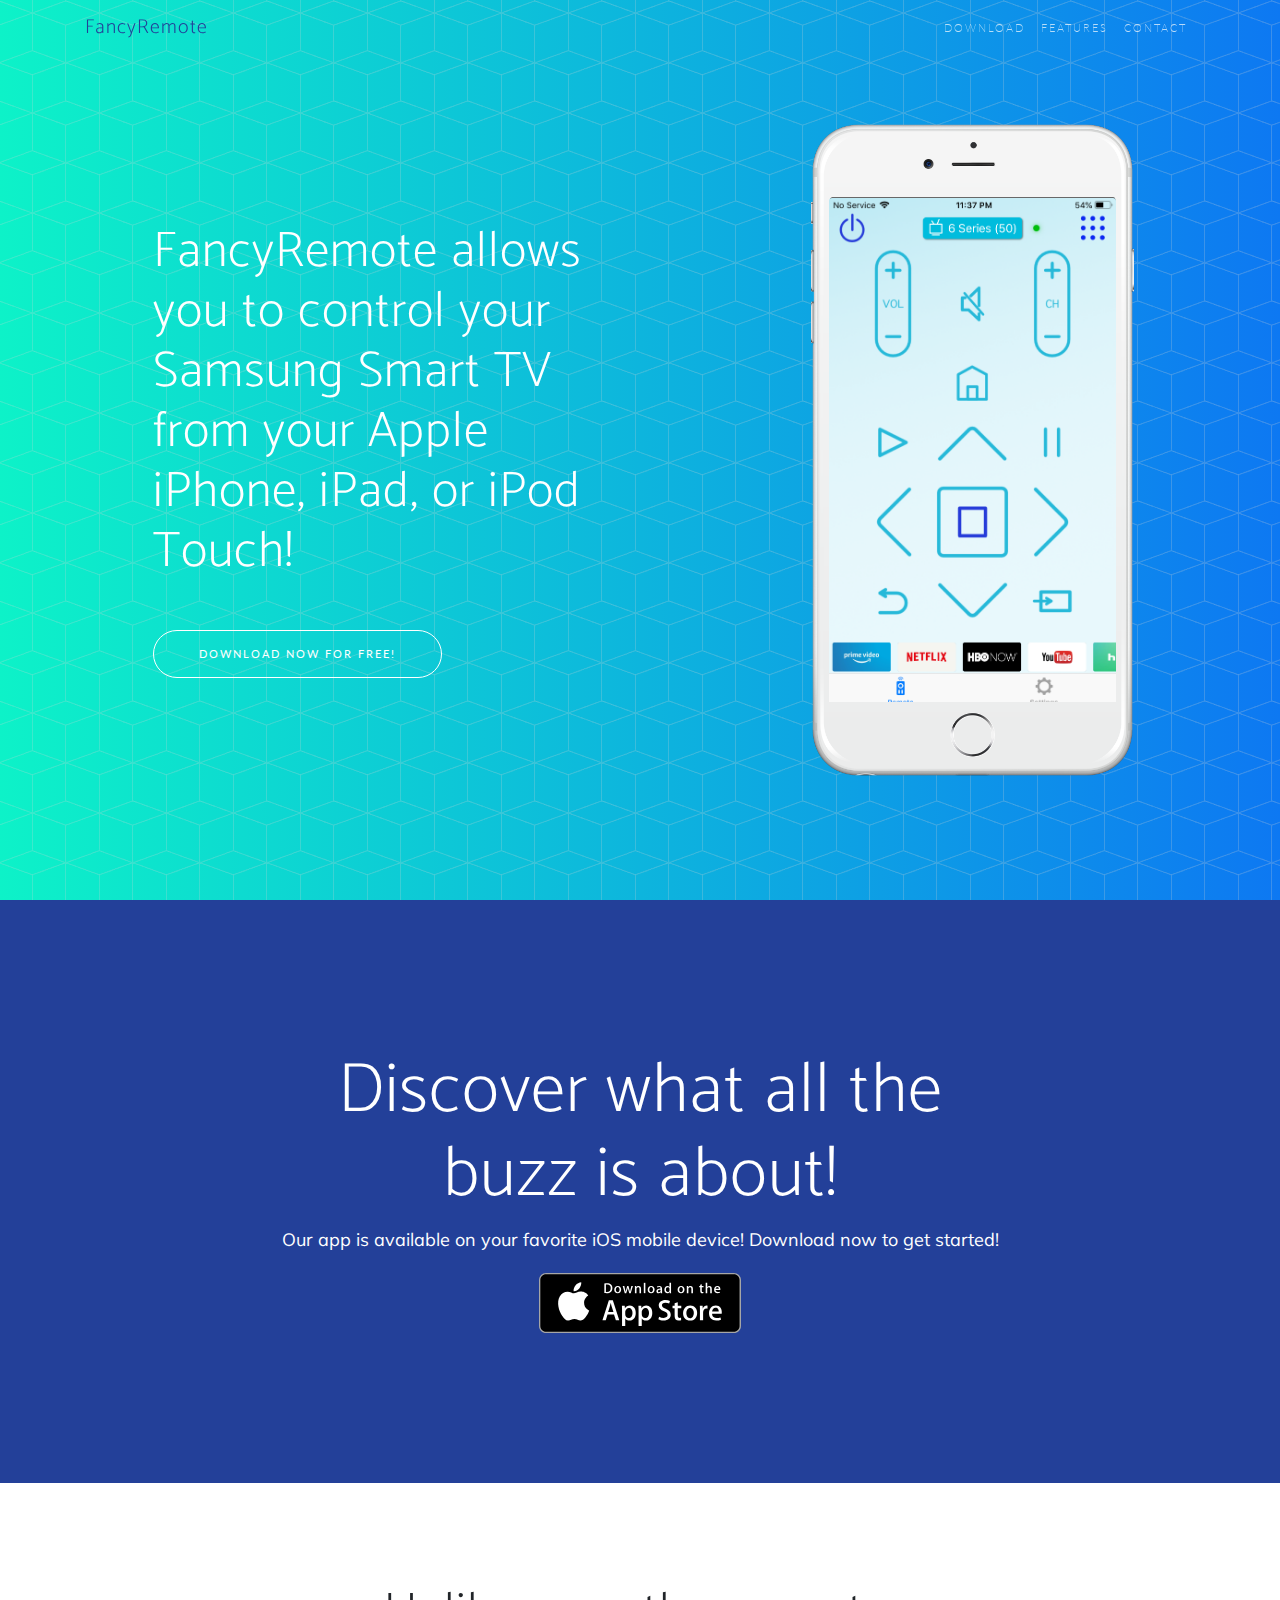
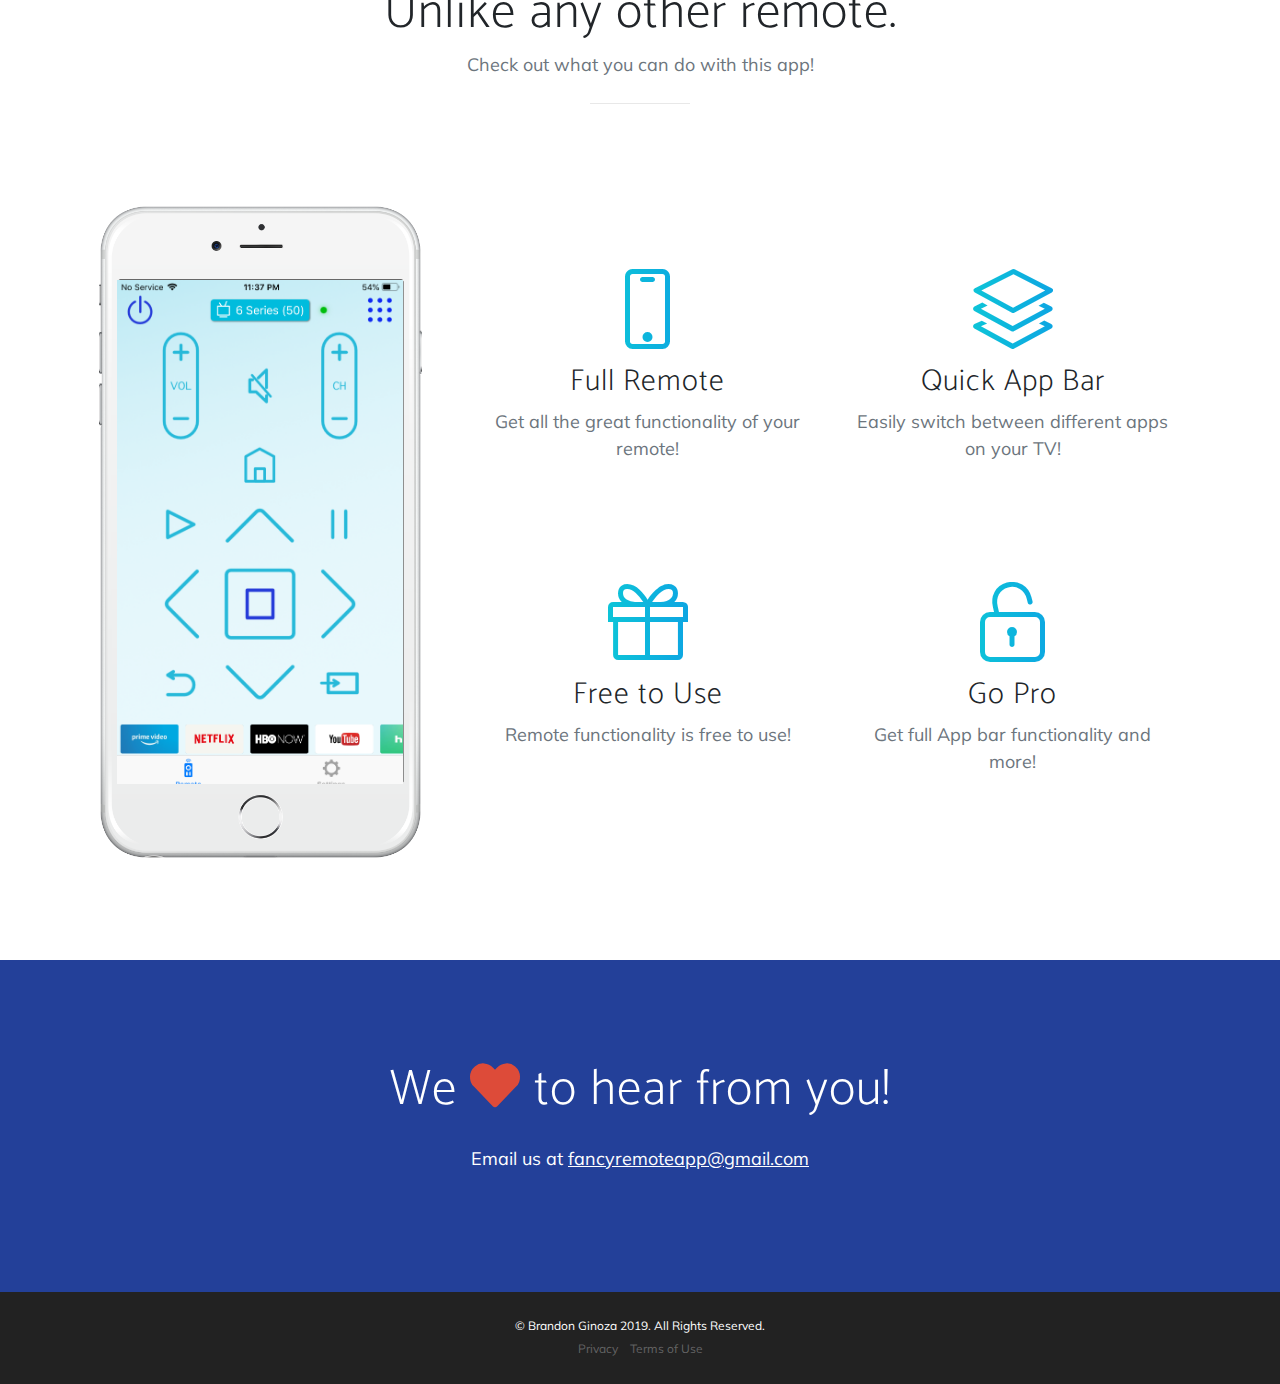
==== commit 59f09f31: "Adding Terms of Use page" ====
--- a/index.html
+++ b/index.html
@@ -175,11 +175,11 @@
         <li class="list-inline-item">
           <a href="privacypolicy.html">Privacy</a>
         </li>
+
+        <li class="list-inline-item">
+          <a href="termsofuse.html">Terms of Use</a>
+        </li>
 <!--
-        <li class="list-inline-item">
-          <a href="#">Terms</a>
-        </li>
-
         <li class="list-inline-item">
           <a href="#">FAQ</a>
         </li>
--- a/css/new-age.min.css
+++ b/css/new-age.min.css
@@ -2,4 +2,4 @@
  * Start Bootstrap - New Age v5.0.7 (https://startbootstrap.com/template-overviews/new-age)
  * Copyright 2013-2019 Start Bootstrap
  * Licensed under MIT (https://github.com/BlackrockDigital/startbootstrap-new-age/blob/master/LICENSE)
- */body,html{width:100%;height:100%}body{font-family:Muli,Helvetica,Arial,sans-serif}a{color:#234099;transition:all .35s}a:focus,a:hover{color:#234099}hr{max-width:100px;margin:25px auto 0;border-width:1px;border-color:rgba(34,34,34,.1)}hr.light{border-color:#fff}h1,h2,h3,h4,h5,h6{font-family:Catamaran,Helvetica,Arial,sans-serif;font-weight:200;letter-spacing:1px}p{font-size:18px;line-height:1.5;margin-bottom:20px}section{padding:100px 0}section h2{font-size:50px}#mainNav{border-color:rgba(34,34,34,.05);background-color:#fff;transition:all .35s;font-family:Catamaran,Helvetica,Arial,sans-serif;font-weight:200;letter-spacing:1px}#mainNav .navbar-brand{color:#234099;font-family:Catamaran,Helvetica,Arial,sans-serif;font-weight:200;letter-spacing:1px}#mainNav .navbar-brand:focus,#mainNav .navbar-brand:hover{color:#234099}#mainNav .navbar-toggler{font-size:12px;padding:8px 10px;color:#222}#mainNav .navbar-nav>li>a{font-size:11px;font-family:Lato,Helvetica,Arial,sans-serif;letter-spacing:2px;text-transform:uppercase}#mainNav .navbar-nav>li>a.active{color:#234099!important;background-color:transparent}#mainNav .navbar-nav>li>a.active:hover{background-color:transparent}#mainNav .navbar-nav>li>a,#mainNav .navbar-nav>li>a:focus{color:#222}#mainNav .navbar-nav>li>a:focus:hover,#mainNav .navbar-nav>li>a:hover{color:#234099}@media (min-width:992px){#mainNav{border-color:transparent;background-color:transparent}#mainNav .navbar-brand{color:fade(white,70%)}#mainNav .navbar-brand:focus,#mainNav .navbar-brand:hover{color:#fff}#mainNav .navbar-nav>li>a,#mainNav .navbar-nav>li>a:focus{color:rgba(255,255,255,.7)}#mainNav .navbar-nav>li>a:focus:hover,#mainNav .navbar-nav>li>a:hover{color:#fff}#mainNav.navbar-shrink{border-color:rgba(34,34,34,.1);background-color:#fff}#mainNav.navbar-shrink .navbar-brand{color:#222}#mainNav.navbar-shrink .navbar-brand:focus,#mainNav.navbar-shrink .navbar-brand:hover{color:#234099}#mainNav.navbar-shrink .navbar-nav>li>a,#mainNav.navbar-shrink .navbar-nav>li>a:focus{color:#222}#mainNav.navbar-shrink .navbar-nav>li>a:focus:hover,#mainNav.navbar-shrink .navbar-nav>li>a:hover{color:#234099}}header.masthead{position:relative;width:100%;padding-top:150px;padding-bottom:100px;color:#fff;background:url(../img/bg-pattern.png),#7b4397;background:url(../img/bg-pattern.png),linear-gradient(to left,#0d78f2,#0df2c8)}header.masthead .header-content{max-width:500px;margin-bottom:100px;text-align:center}header.masthead .header-content h1{font-size:30px}header.masthead .device-container{max-width:325px;margin-right:auto;margin-left:auto}header.masthead .device-container .screen img{border-radius:3px}@media (min-width:992px){header.masthead{height:100vh;min-height:775px;padding-top:0;padding-bottom:0}header.masthead .header-content{margin-bottom:0;text-align:left}header.masthead .header-content h1{font-size:50px}header.masthead .device-container{max-width:325px}}section.download{position:relative;padding:150px 0}section.download h2{font-size:50px;margin-top:0}section.download .badges .badge-link{display:block;margin-bottom:25px}section.download .badges .badge-link:last-child{margin-bottom:0}section.download .badges .badge-link img{height:60px}@media (min-width:768px){section.download .badges .badge-link{display:inline-block;margin-bottom:0}}@media (min-width:768px){section.download h2{font-size:70px;color:#fff} p{color:#fff}}section.features .section-heading{margin-bottom:100px}section.features .section-heading h2{margin-top:0}section.features .section-heading p{margin-bottom:0}section.features .device-container,section.features .feature-item{max-width:325px;margin:0 auto}section.features .device-container{margin-bottom:100px}@media (min-width:992px){section.features .device-container{margin-bottom:0}}section.features .feature-item{padding-top:50px;padding-bottom:50px;text-align:center}section.features .feature-item h3{font-size:30px}section.features .feature-item i{font-size:80px;display:block;margin-bottom:15px;background:linear-gradient(to left,#0d78f2,#0df2c8);-webkit-background-clip:text;-webkit-text-fill-color:transparent}section.cta{position:relative;padding:250px 0;background-image:url(../img/bg-cta.jpg);background-position:center;background-size:cover}section.cta .cta-content{position:relative;z-index:1}section.cta .cta-content h2{font-size:50px;max-width:450px;margin-top:0;margin-bottom:25px;color:#fff}@media (min-width:768px){section.cta .cta-content h2{font-size:80px}}section.cta .overlay{position:absolute;top:0;left:0;width:100%;height:100%;background-color:rgba(0,0,0,.5)}section.contact{text-align:center}section.contact h2{margin-top:0;margin-bottom:25px}section.contact h2{color:#fff} i{color:#dd4b39}section.contact ul.list-social{margin-bottom:0}section.contact ul.list-social li a{font-size:40px;line-height:80px;display:block;width:80px;height:80px;color:#fff;border-radius:100%}section.contact ul.list-social li.social-twitter a{background-color:#1da1f2}section.contact ul.list-social li.social-twitter a:hover{background-color:#0d95e8}section.contact ul.list-social li.social-facebook a{background-color:#3b5998}section.contact ul.list-social li.social-facebook a:hover{background-color:#344e86}section.contact ul.list-social li.social-google-plus a{background-color:#234099}section.contact ul.list-social li.social-google-plus a:hover{background-color:#d73925}footer{padding:25px 0;text-align:center;color:rgba(255,255,255,.3);background-color:#222}footer p{font-size:12px;margin:0}footer ul{margin-bottom:0}footer ul li a{font-size:12px;color:rgba(255,255,255,.3)}footer ul li a.active,footer ul li a:active,footer ul li a:focus,footer ul li a:hover{text-decoration:none}.bg-primary{background:#234099;background:linear-gradient(#234099,#234099)}.text-primary{color:#fff}.no-gutter>[class*=col-]{padding-right:0;padding-left:0}.btn-outline{color:#fff;border:1px solid;border-color:#fff}.btn-outline.active,.btn-outline:active,.btn-outline:focus,.btn-outline:hover{color:#fff;border-color:#234099;background-color:#234099}.btn{border-radius:300px;font-family:Lato,Helvetica,Arial,sans-serif;letter-spacing:2px;text-transform:uppercase}.btn-xl{font-size:11px;padding:15px 45px}+ */body,html{width:100%;height:100%}body{font-family:Muli,Helvetica,Arial,sans-serif}a{color:#234099;transition:all .35s}a:focus,a:hover{color:#234099}hr{max-width:100px;margin:25px auto 0;border-width:1px;border-color:rgba(34,34,34,.1)}hr.light{border-color:#fff}h1,h2,h3,h4,h5,h6{font-family:Catamaran,Helvetica,Arial,sans-serif;font-weight:200;letter-spacing:1px}p{font-size:18px;line-height:1.5;margin-bottom:20px}section{padding:100px 0}section h2{font-size:50px}#mainNav{border-color:rgba(34,34,34,.05);background-color:#fff;transition:all .35s;font-family:Catamaran,Helvetica,Arial,sans-serif;font-weight:200;letter-spacing:1px}#mainNav .navbar-brand{color:#234099;font-family:Catamaran,Helvetica,Arial,sans-serif;font-weight:200;letter-spacing:1px}#mainNav .navbar-brand:focus,#mainNav .navbar-brand:hover{color:#234099}#mainNav .navbar-toggler{font-size:12px;padding:8px 10px;color:#222}#mainNav .navbar-nav>li>a{font-size:11px;font-family:Lato,Helvetica,Arial,sans-serif;letter-spacing:2px;text-transform:uppercase}#mainNav .navbar-nav>li>a.active{color:#234099!important;background-color:transparent}#mainNav .navbar-nav>li>a.active:hover{background-color:transparent}#mainNav .navbar-nav>li>a,#mainNav .navbar-nav>li>a:focus{color:#222}#mainNav .navbar-nav>li>a:focus:hover,#mainNav .navbar-nav>li>a:hover{color:#234099}@media (min-width:992px){#mainNav{border-color:transparent;background-color:transparent}#mainNav .navbar-brand{color:fade(white,70%)}#mainNav .navbar-brand:focus,#mainNav .navbar-brand:hover{color:#fff}#mainNav .navbar-nav>li>a,#mainNav .navbar-nav>li>a:focus{color:rgba(255,255,255,.7)}#mainNav .navbar-nav>li>a:focus:hover,#mainNav .navbar-nav>li>a:hover{color:#fff}#mainNav.navbar-shrink{border-color:rgba(34,34,34,.1);background-color:#fff}#mainNav.navbar-shrink .navbar-brand{color:#222}#mainNav.navbar-shrink .navbar-brand:focus,#mainNav.navbar-shrink .navbar-brand:hover{color:#234099}#mainNav.navbar-shrink .navbar-nav>li>a,#mainNav.navbar-shrink .navbar-nav>li>a:focus{color:#222}#mainNav.navbar-shrink .navbar-nav>li>a:focus:hover,#mainNav.navbar-shrink .navbar-nav>li>a:hover{color:#234099}}header.masthead{position:relative;width:100%;padding-top:150px;padding-bottom:100px;color:#fff;background:url(../img/bg-pattern.png),#7b4397;background:url(../img/bg-pattern.png),linear-gradient(to left,#0d78f2,#0df2c8)}header.masthead .header-content{max-width:500px;margin-bottom:100px;text-align:center}header.masthead .header-content h1{font-size:30px}header.masthead .device-container{max-width:325px;margin-right:auto;margin-left:auto}header.masthead .device-container .screen img{border-radius:3px}@media (min-width:992px){header.masthead{height:100vh;min-height:775px;padding-top:0;padding-bottom:0}header.masthead .header-content{margin-bottom:0;text-align:left}header.masthead .header-content h1{font-size:50px}header.masthead .device-container{max-width:325px}}section.info{position:relative;padding:150px 0background:url(../img/bg-pattern.png),#7b4397;background:url(../img/bg-pattern.png),linear-gradient(to left,#0d78f2,#0df2c8)}section.info h2{font-size:50px;margin-top:0}section.info .badges .badge-link{display:block;margin-bottom:25px}section.info .badges .badge-link:last-child{margin-bottom:0}section.info .badges .badge-link img{height:60px}@media (min-width:768px){section.info .badges .badge-link{display:inline-block;margin-bottom:0}}@media (min-width:768px){section.info h2{font-size:70px;color:#fff} p{color:#fff}}section.download{position:relative;padding:150px 0}section.download h2{font-size:50px;margin-top:0}section.download .badges .badge-link{display:block;margin-bottom:25px}section.download .badges .badge-link:last-child{margin-bottom:0}section.download .badges .badge-link img{height:60px}@media (min-width:768px){section.download .badges .badge-link{display:inline-block;margin-bottom:0}}@media (min-width:768px){section.download h2{font-size:70px;color:#fff} p{color:#fff}}section.features .section-heading{margin-bottom:100px}section.features .section-heading h2{margin-top:0}section.features .section-heading p{margin-bottom:0}section.features .device-container,section.features .feature-item{max-width:325px;margin:0 auto}section.features .device-container{margin-bottom:100px}@media (min-width:992px){section.features .device-container{margin-bottom:0}}section.features .feature-item{padding-top:50px;padding-bottom:50px;text-align:center}section.features .feature-item h3{font-size:30px}section.features .feature-item i{font-size:80px;display:block;margin-bottom:15px;background:linear-gradient(to left,#0d78f2,#0df2c8);-webkit-background-clip:text;-webkit-text-fill-color:transparent}section.cta{position:relative;padding:250px 0;background-image:url(../img/bg-cta.jpg);background-position:center;background-size:cover}section.cta .cta-content{position:relative;z-index:1}section.cta .cta-content h2{font-size:50px;max-width:450px;margin-top:0;margin-bottom:25px;color:#fff}@media (min-width:768px){section.cta .cta-content h2{font-size:80px}}section.cta .overlay{position:absolute;top:0;left:0;width:100%;height:100%;background-color:rgba(0,0,0,.5)}section.contact{text-align:center}section.contact h2{margin-top:0;margin-bottom:25px}section.contact h2{color:#fff} i{color:#dd4b39}section.contact ul.list-social{margin-bottom:0}section.contact ul.list-social li a{font-size:40px;line-height:80px;display:block;width:80px;height:80px;color:#fff;border-radius:100%}section.contact ul.list-social li.social-twitter a{background-color:#1da1f2}section.contact ul.list-social li.social-twitter a:hover{background-color:#0d95e8}section.contact ul.list-social li.social-facebook a{background-color:#3b5998}section.contact ul.list-social li.social-facebook a:hover{background-color:#344e86}section.contact ul.list-social li.social-google-plus a{background-color:#234099}section.contact ul.list-social li.social-google-plus a:hover{background-color:#d73925}footer{padding:25px 0;text-align:center;color:rgba(255,255,255,.3);background-color:#222}footer p{font-size:12px;margin:0}footer ul{margin-bottom:0}footer ul li a{font-size:12px;color:rgba(255,255,255,.3)}footer ul li a.active,footer ul li a:active,footer ul li a:focus,footer ul li a:hover{text-decoration:none}.bg-primary{background:#234099;background:linear-gradient(#234099,#234099)}.text-primary{color:#fff}.no-gutter>[class*=col-]{padding-right:0;padding-left:0}.btn-outline{color:#fff;border:1px solid;border-color:#fff}.btn-outline.active,.btn-outline:active,.btn-outline:focus,.btn-outline:hover{color:#fff;border-color:#234099;background-color:#234099}.btn{border-radius:300px;font-family:Lato,Helvetica,Arial,sans-serif;letter-spacing:2px;text-transform:uppercase}.btn-xl{font-size:11px;padding:15px 45px}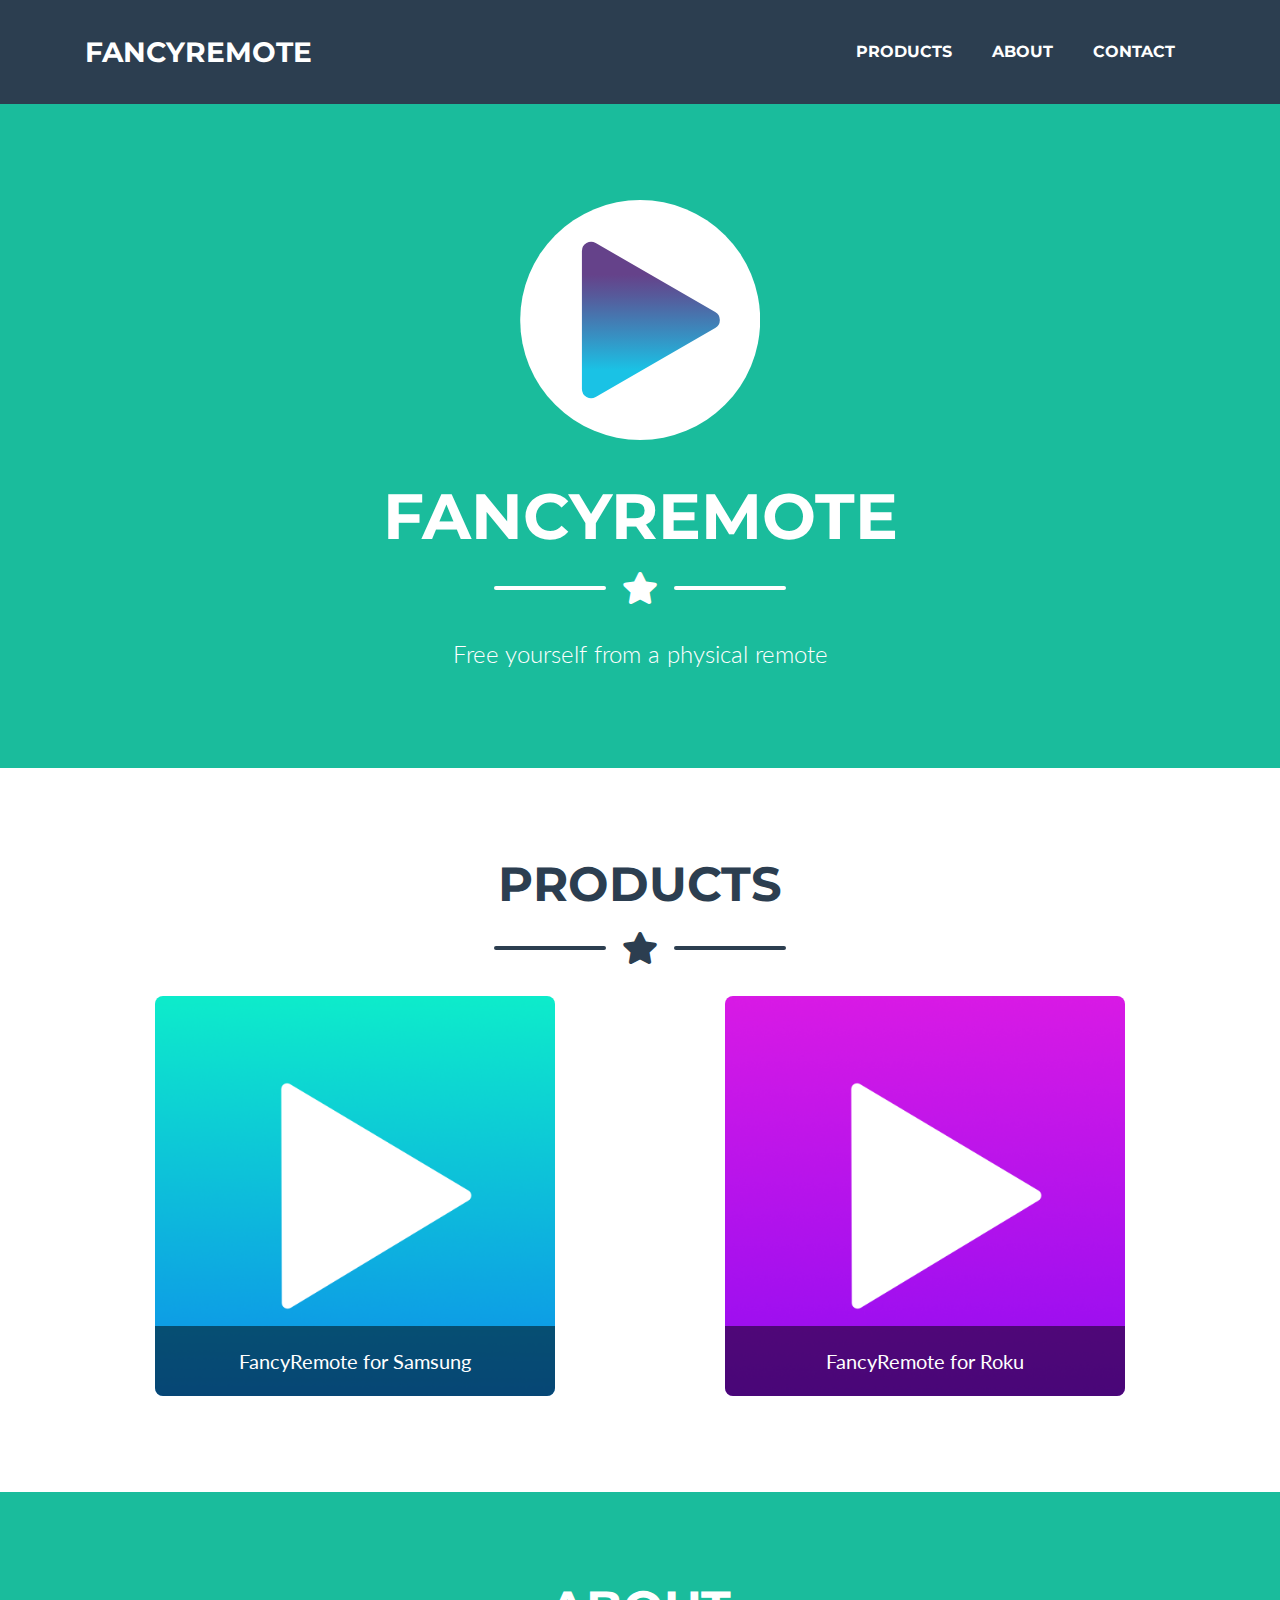
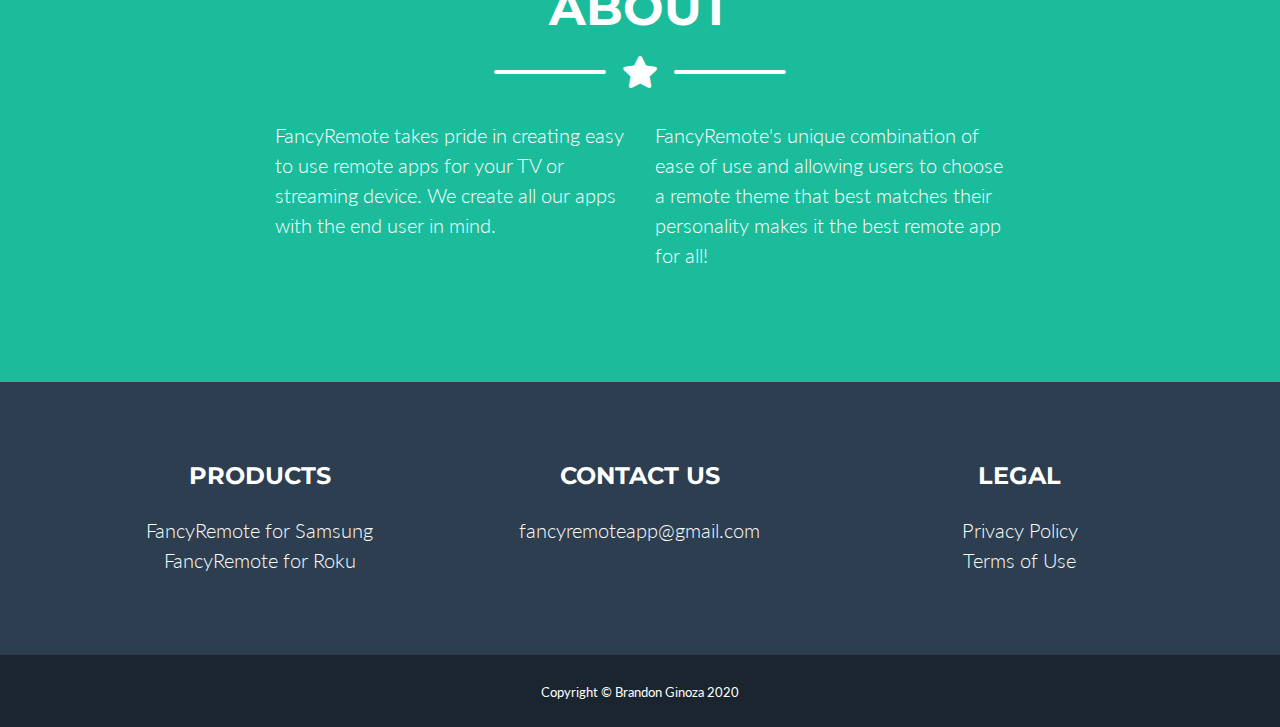
==== commit f513bfd6: "updated the site to be a landing page for both samsung and roku app websites." ====
--- a/index.html
+++ b/index.html
@@ -10,183 +10,208 @@
 
   <title>FancyRemote</title>
 
-  <!-- Bootstrap core CSS -->
-  <link href="vendor/bootstrap/css/bootstrap.min.css" rel="stylesheet">
-
-  <!-- Custom fonts for this template -->
-  <link href="vendor/fontawesome-free/css/all.min.css" rel="stylesheet">
-  <link rel="stylesheet" href="vendor/simple-line-icons/css/simple-line-icons.css">
-  <link href="https://fonts.googleapis.com/css?family=Lato" rel="stylesheet">
-  <link href="https://fonts.googleapis.com/css?family=Catamaran:100,200,300,400,500,600,700,800,900" rel="stylesheet">
-  <link href="https://fonts.googleapis.com/css?family=Muli" rel="stylesheet">
-
-  <!-- Plugin CSS -->
-  <link rel="stylesheet" href="device-mockups/device-mockups.min.css">
-
-  <!-- Custom styles for this template -->
-  <link href="css/new-age.min.css" rel="stylesheet">
+  <!-- Custom fonts for this theme -->
+  <link href="vendor/fontawesome-free/css/all.min.css" rel="stylesheet" type="text/css">
+  <link href="https://fonts.googleapis.com/css?family=Montserrat:400,700" rel="stylesheet" type="text/css">
+  <link href="https://fonts.googleapis.com/css?family=Lato:400,700,400italic,700italic" rel="stylesheet" type="text/css">
+
+  <!-- Theme CSS -->
+  <link href="css/freelancer.css" rel="stylesheet">
 
 </head>
 
 <body id="page-top">
 
   <!-- Navigation -->
-  <nav class="navbar navbar-expand-lg navbar-light fixed-top" id="mainNav">
+  <nav class="navbar navbar-expand-lg bg-secondary text-uppercase fixed-top" id="mainNav">
     <div class="container">
       <a class="navbar-brand js-scroll-trigger" href="#page-top">FancyRemote</a>
-      <button class="navbar-toggler navbar-toggler-right" type="button" data-toggle="collapse" data-target="#navbarResponsive" aria-controls="navbarResponsive" aria-expanded="false" aria-label="Toggle navigation">
+      <button class="navbar-toggler navbar-toggler-right text-uppercase font-weight-bold bg-primary text-white rounded" type="button" data-toggle="collapse" data-target="#navbarResponsive" aria-controls="navbarResponsive" aria-expanded="false" aria-label="Toggle navigation">
         Menu
-        <i class="fas fa-bars" style="color: #234099"></i>
+        <i class="fas fa-bars"></i>
       </button>
       <div class="collapse navbar-collapse" id="navbarResponsive">
         <ul class="navbar-nav ml-auto">
-          <li class="nav-item">
-            <a class="nav-link js-scroll-trigger" href="#download">Download</a>
+          <li class="nav-item mx-0 mx-lg-1">
+            <a class="nav-link py-3 px-0 px-lg-3 rounded js-scroll-trigger" href="#portfolio">Products</a>
           </li>
-          <li class="nav-item">
-            <a class="nav-link js-scroll-trigger" href="#features">Features</a>
+          <li class="nav-item mx-0 mx-lg-1">
+            <a class="nav-link py-3 px-0 px-lg-3 rounded js-scroll-trigger" href="#about">About</a>
           </li>
-          <li class="nav-item">
-            <a class="nav-link js-scroll-trigger" href="#contact">Contact</a>
+          <li class="nav-item mx-0 mx-lg-1">
+            <a class="nav-link py-3 px-0 px-lg-3 rounded js-scroll-trigger" href="#page-bottom">Contact</a>
           </li>
         </ul>
       </div>
     </div>
   </nav>
 
-  <header class="masthead">
-    <div class="container h-100">
-      <div class="row h-100">
-        <div class="col-lg-7 my-auto">
-          <div class="header-content mx-auto">
-            <h1 class="mb-5">FancyRemote allows you to control your Samsung Smart TV from your Apple iPhone, iPad, or iPod Touch!</h1>
-            <a href="#download" class="btn btn-outline btn-xl js-scroll-trigger">Download Now for Free!</a>
-          </div>
-        </div>
-        <div class="col-lg-5 my-auto">
-          <div class="device-container">
-            <div class="device-mockup iphone6_plus portrait white">
-              <div class="device">
-                <div class="screen">
-                  <!-- Demo image for screen mockup, you can put an image here, some HTML, an animation, video, or anything else! -->
-                  <img src="img/screenshot.png" class="img-fluid" alt="">
-                </div>
-                <div class="button">
-                  <!-- You can hook the "home button" to some JavaScript events or just remove it -->
-                </div>
-              </div>
+  <!-- Masthead -->
+  <header class="masthead bg-primary text-white text-center">
+    <div class="container d-flex align-items-center flex-column">
+
+      <!-- Masthead Avatar Image -->
+      <img class="masthead-avatar mb-5" src="img/SVG/WebsiteLogo.svg" alt="">
+
+      <!-- Masthead Heading -->
+      <h1 class="masthead-heading text-uppercase mb-0">FancyRemote</h1>
+
+      <!-- Icon Divider -->
+      <div class="divider-custom divider-light">
+        <div class="divider-custom-line"></div>
+        <div class="divider-custom-icon">
+          <i class="fas fa-star"></i>
+        </div>
+        <div class="divider-custom-line"></div>
+      </div>
+
+      <!-- Masthead Subheading -->
+      <p class="masthead-subheading font-weight-light mb-0">Free yourself from a physical remote</p>
+
+    </div>
+  </header>
+
+  <!-- Portfolio Section -->
+  <section class="page-section portfolio" id="portfolio">
+    <div class="container">
+
+      <!-- Portfolio Section Heading -->
+      <h2 class="page-section-heading text-center text-uppercase text-secondary mb-0">Products</h2>
+
+      <!-- Icon Divider -->
+      <div class="divider-custom">
+        <div class="divider-custom-line"></div>
+        <div class="divider-custom-icon">
+          <i class="fas fa-star"></i>
+        </div>
+        <div class="divider-custom-line"></div>
+      </div>
+
+      <!-- Portfolio Grid Items -->
+      <div class="row">
+
+        <div class="col-md-6 col-lg-6">
+          <div class="portfolio-item mx-auto" data-toggle="modal">
+            <a href="https://fancyremoteapp.github.io/fancyremotesamsung/" target="_blank">
+              <img class="img-fluid" src="img/portfolio/samsung.png" alt="">
+            </a>
+            <div class="overlay">
+                <a href="https://fancyremoteapp.github.io/fancyremotesamsung/" target="_blank">
+                    FancyRemote for Samsung
+                </a>
             </div>
           </div>
-        </div>
-      </div>
-    </div>
-  </header>
-
-  <section class="download bg-primary text-center" id="download">
-    <div class="container">
-      <div class="row">
-        <div class="col-md-8 mx-auto">
-          <h2 class="section-heading" style="color: #fff">Discover what all the buzz is about!</h2>
-          <p style="color: #fff">Our app is available on your favorite iOS mobile device! Download now to get started!</p>
-          <div class="badges">
-            <a class="badge-link" href="#"><img src="img/app-store-badge.svg" alt=""></a>
-          </div>
-        </div>
-      </div>
-    </div>
-  </section>
-
-  <section class="features" id="features">
-    <div class="container">
-      <div class="section-heading text-center">
-        <h2>Unlike any other remote.</h2>
-        <p class="text-muted">Check out what you can do with this app!</p>
-        <hr>
-      </div>
-      <div class="row">
-        <div class="col-lg-4 my-auto">
-          <div class="device-container">
-            <div class="device-mockup iphone6_plus portrait white">
-              <div class="device">
-                <div class="screen">
-                  <!-- Demo image for screen mockup, you can put an image here, some HTML, an animation, video, or anything else! -->
-                  <img src="img/screenshot.png" class="img-fluid" alt="">
-                </div>
-                <div class="button">
-                  <!-- You can hook the "home button" to some JavaScript events or just remove it -->
-                </div>
-              </div>
+        </div>    
+          
+        <div class="col-md-6 col-lg-6">
+          <div class="portfolio-item mx-auto" data-toggle="modal">
+            <a href="https://fancyremoteapp.github.io/fancyremoteroku/" target="_blank">
+              <img class="img-fluid" src="img/portfolio/roku.png" alt="">
+            </a>
+            <div class="overlay">
+                <a href="https://fancyremoteapp.github.io/fancyremoteroku/" target="_blank">
+                    FancyRemote for Roku
+                </a>
             </div>
           </div>
-        </div>
-        <div class="col-lg-8 my-auto">
-          <div class="container-fluid">
-            <div class="row">
-              <div class="col-lg-6">
-                <div class="feature-item">
-                  <i class="icon-screen-smartphone text-primary"></i>
-                  <h3>Full Remote</h3>
-                  <p class="text-muted">Get all the great functionality of your remote!</p>
-                </div>
-              </div>
-              <div class="col-lg-6">
-                <div class="feature-item">
-                  <i class="icon-layers text-primary"></i>
-                  <h3>Quick App Bar</h3>
-                  <p class="text-muted">Easily switch between different apps on your TV!</p>
-                </div>
-              </div>
-            </div>
-            <div class="row">
-              <div class="col-lg-6">
-                <div class="feature-item">
-                  <i class="icon-present text-primary"></i>
-                  <h3>Free to Use</h3>
-                  <p class="text-muted">Remote functionality is free to use!</p>
-                </div>
-              </div>
-              <div class="col-lg-6">
-                <div class="feature-item">
-                  <i class="icon-lock-open text-primary"></i>
-                  <h3>Go Pro</h3>
-                  <p class="text-muted">Get full App bar functionality and more!</p>
-                </div>
-              </div>
-            </div>
-          </div>
-        </div>
-      </div>
+      </div>
+    </div>
+
     </div>
   </section>
 
-  <section class="contact bg-primary" id="contact">
-    <div class="container">
-      <h2>We
-        <i class="fas fa-heart"></i>
-        to hear from you!</h2>
-        <p style="color:#fff">Email us at <u><a href="mailto:fancyremoteapp@gmail.com" style="color:#fff">fancyremoteapp@gmail.com</a></u></p>
+  <!-- About Section -->
+  <section class="page-section bg-primary text-white mb-0" id="about">
+    <div class="container">
+
+      <!-- About Section Heading -->
+      <h2 class="page-section-heading text-center text-uppercase text-white">About</h2>
+
+      <!-- Icon Divider -->
+      <div class="divider-custom divider-light">
+        <div class="divider-custom-line"></div>
+        <div class="divider-custom-icon">
+          <i class="fas fa-star"></i>
+        </div>
+        <div class="divider-custom-line"></div>
+      </div>
+
+      <!-- About Section Content -->
+      <div class="row">
+        <div class="col-lg-4 ml-auto">
+          <p class="lead">FancyRemote takes pride in creating easy to use remote apps for your TV or streaming device. We create all our apps with the end user in mind.</p>
+        </div>
+        <div class="col-lg-4 mr-auto">
+          <p class="lead">FancyRemote's unique combination of ease of use and allowing users to choose a remote theme that best matches their personality makes it the best remote app for all!</p>
+        </div>
+      </div>
     </div>
   </section>
 
-  <footer>
-    <div class="container">
-      <p>&copy; Brandon Ginoza 2019. All Rights Reserved.</p>
-      <ul class="list-inline">
-        <li class="list-inline-item">
-          <a href="privacypolicy.html">Privacy</a>
-        </li>
-
-        <li class="list-inline-item">
-          <a href="termsofuse.html">Terms of Use</a>
-        </li>
-<!--
-        <li class="list-inline-item">
-          <a href="#">FAQ</a>
-        </li>
+  <!-- Footer -->
+  <footer class="footer text-center">
+    <div class="container">
+      <div class="row">
+
+        <!-- Footer Location -->
+        <div class="col-lg-4 mb-5 mb-lg-0">
+          <h4 class="text-uppercase mb-4">Products</h4>
+          <p class="lead mb-0">
+            <a href="https://fancyremoteapp.github.io/fancyremotesamsung/" target="_blank">FancyRemote for Samsung</a></p>
+          <p class="lead mb-0">
+            <a href="https://fancyremoteapp.github.io/fancyremoteroku/" target="_blank">FancyRemote for Roku</a></p>
+        </div>
+          
+        <div class="col-lg-4 mb-5 mb-lg-0">
+          <h4 class="text-uppercase mb-4">Contact Us</h4>
+          <p class="lead mb-0">
+            <a href="mailto:fancyremoteapp@gmail.com" style="color:#fff">fancyremoteapp@gmail.com</a>
+          </p>
+        </div>
+          
+<!-- Footer Social Icons 
+        <div class="col-lg-4 mb-5 mb-lg-0">
+          <h4 class="text-uppercase mb-4">Around the Web</h4>
+          <a class="btn btn-outline-light btn-social mx-1" href="#">
+            <i class="fab fa-fw fa-facebook-f"></i>
+          </a>
+          <a class="btn btn-outline-light btn-social mx-1" href="#">
+            <i class="fab fa-fw fa-twitter"></i>
+          </a>
+          <a class="btn btn-outline-light btn-social mx-1" href="#">
+            <i class="fab fa-fw fa-linkedin-in"></i>
+          </a>
+          <a class="btn btn-outline-light btn-social mx-1" href="#">
+            <i class="fab fa-fw fa-dribbble"></i>
+          </a>
+        </div>
 -->
-      </ul>
+        <!-- Footer About Text -->
+        <div class="col-lg-4">
+          <h4 class="text-uppercase mb-4">Legal</h4>
+          <p class="lead mb-0">
+            <a href="privacypolicy.html" target="_blank">Privacy Policy</a></p>
+          <p class="lead mb-0">
+            <a href="termsofuse.html" target="_blank">Terms of Use</a></p>
+        </div>
+
+      </div>
     </div>
   </footer>
+
+  <!-- Copyright Section -->
+  <section class="copyright py-4 text-center text-white" id="page-bottom">
+    <div class="container">
+      <small>Copyright &copy; Brandon Ginoza 2020</small>
+    </div>
+  </section>
+
+  <!-- Scroll to Top Button (Only visible on small and extra-small screen sizes) -->
+  <div class="scroll-to-top d-lg-none position-fixed ">
+    <a class="js-scroll-trigger d-block text-center text-white rounded" href="#page-top">
+      <i class="fa fa-chevron-up"></i>
+    </a>
+  </div>
 
   <!-- Bootstrap core JavaScript -->
   <script src="vendor/jquery/jquery.min.js"></script>
@@ -195,8 +220,12 @@
   <!-- Plugin JavaScript -->
   <script src="vendor/jquery-easing/jquery.easing.min.js"></script>
 
+  <!-- Contact Form JavaScript -->
+  <script src="js/jqBootstrapValidation.js"></script>
+  <script src="js/contact_me.js"></script>
+
   <!-- Custom scripts for this template -->
-  <script src="js/new-age.min.js"></script>
+  <script src="js/freelancer.min.js"></script>
 
 </body>
 
